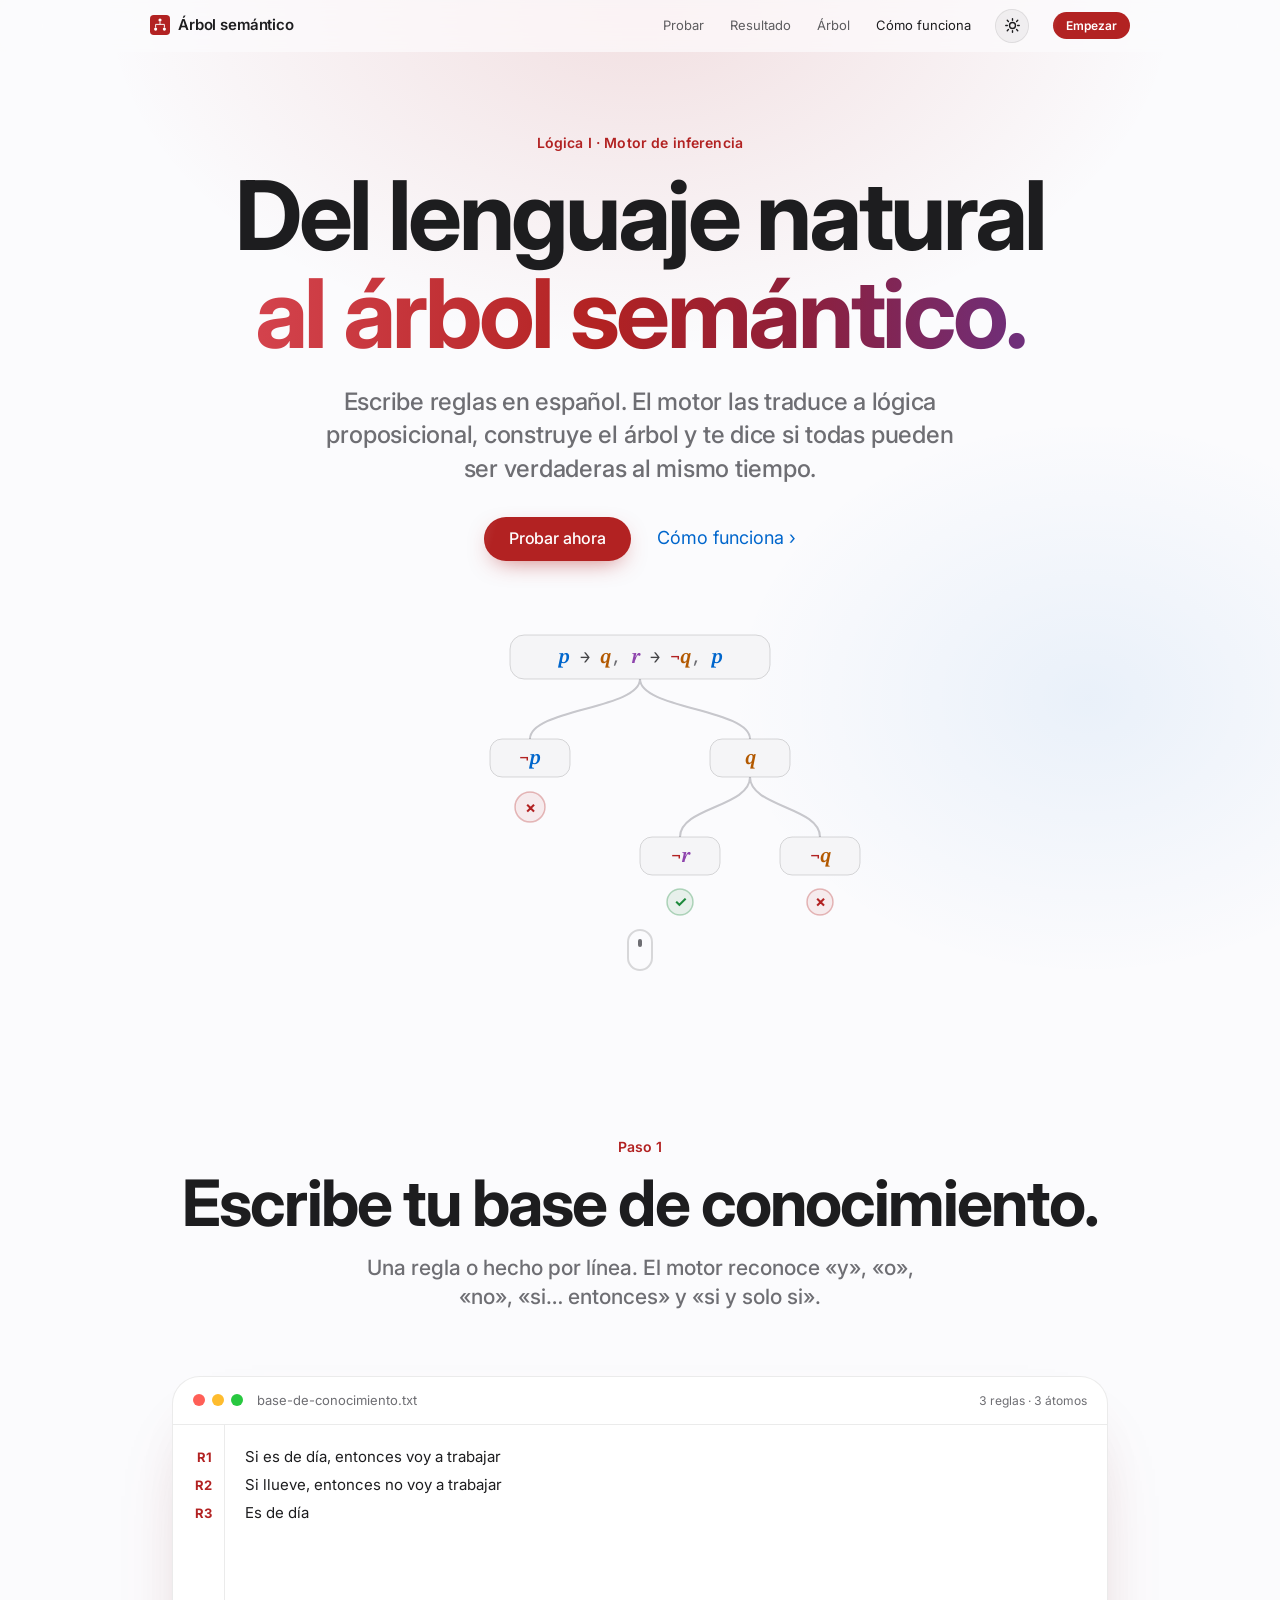
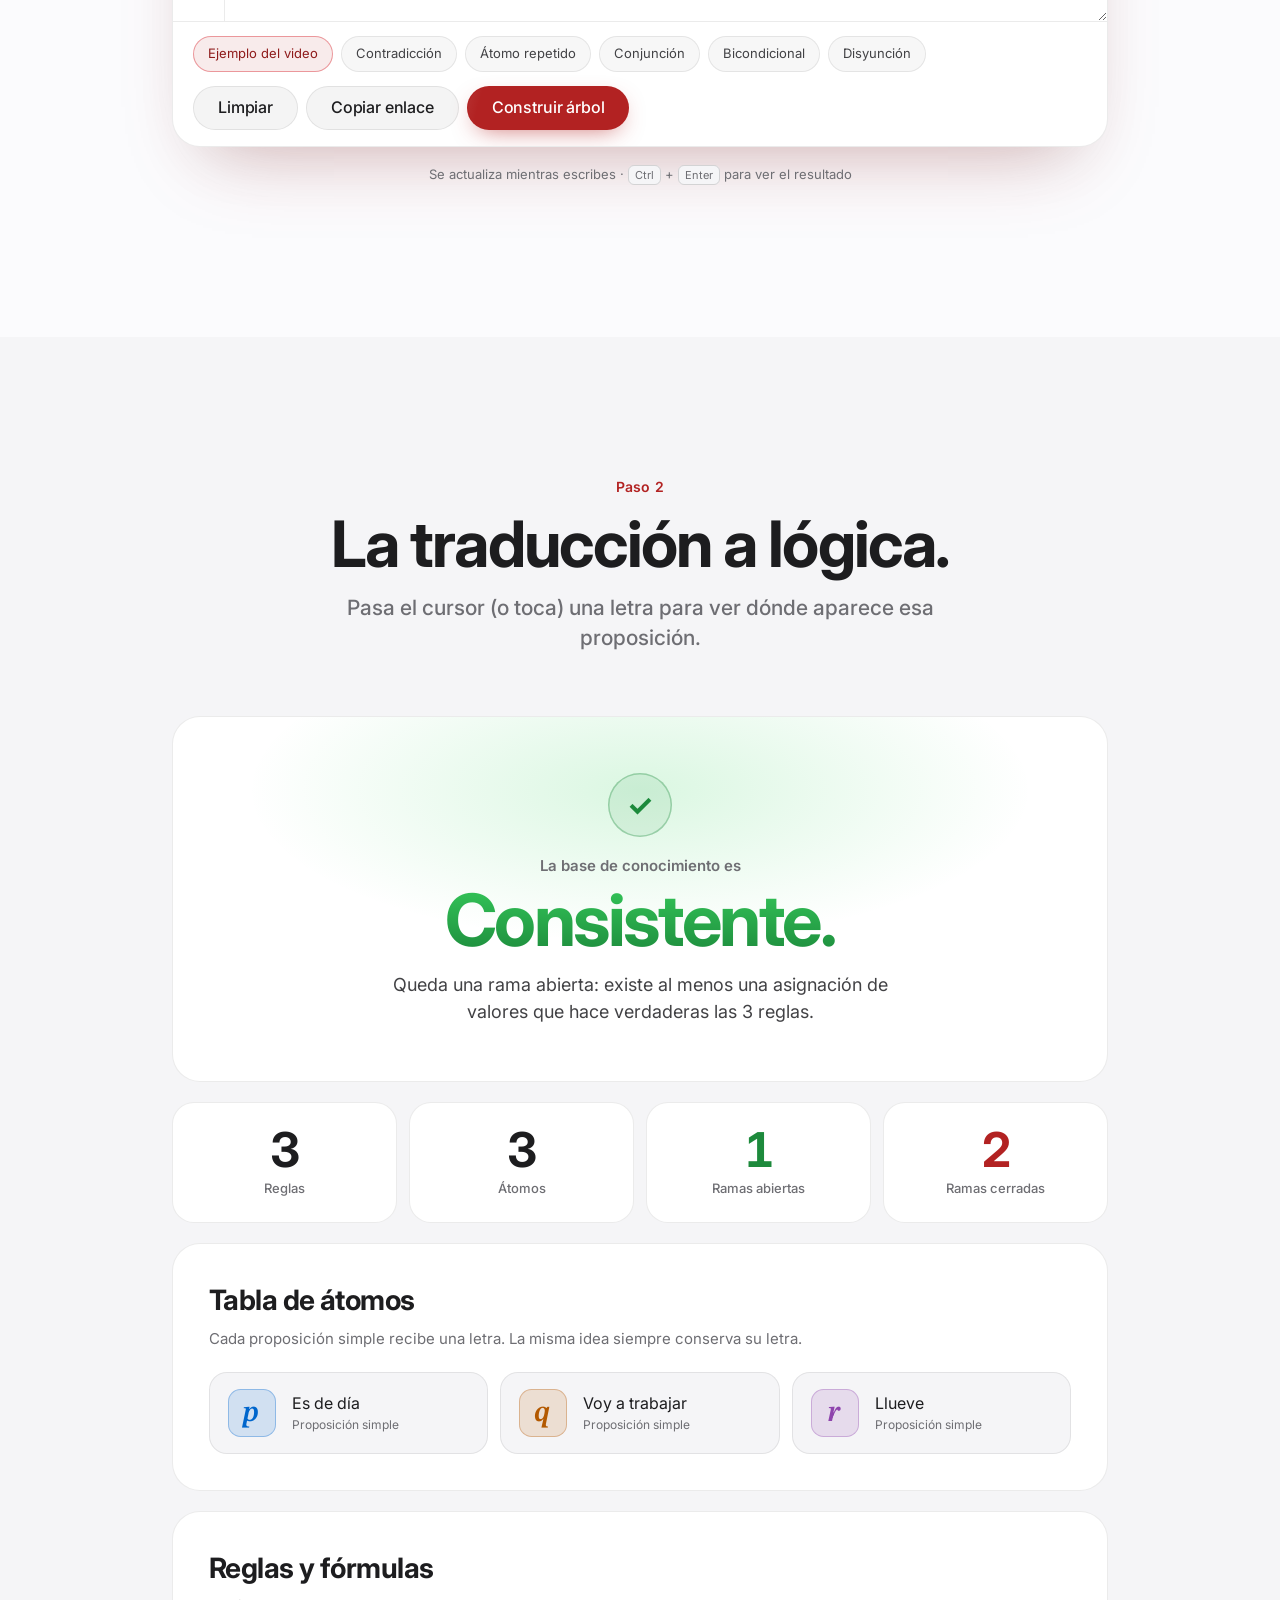
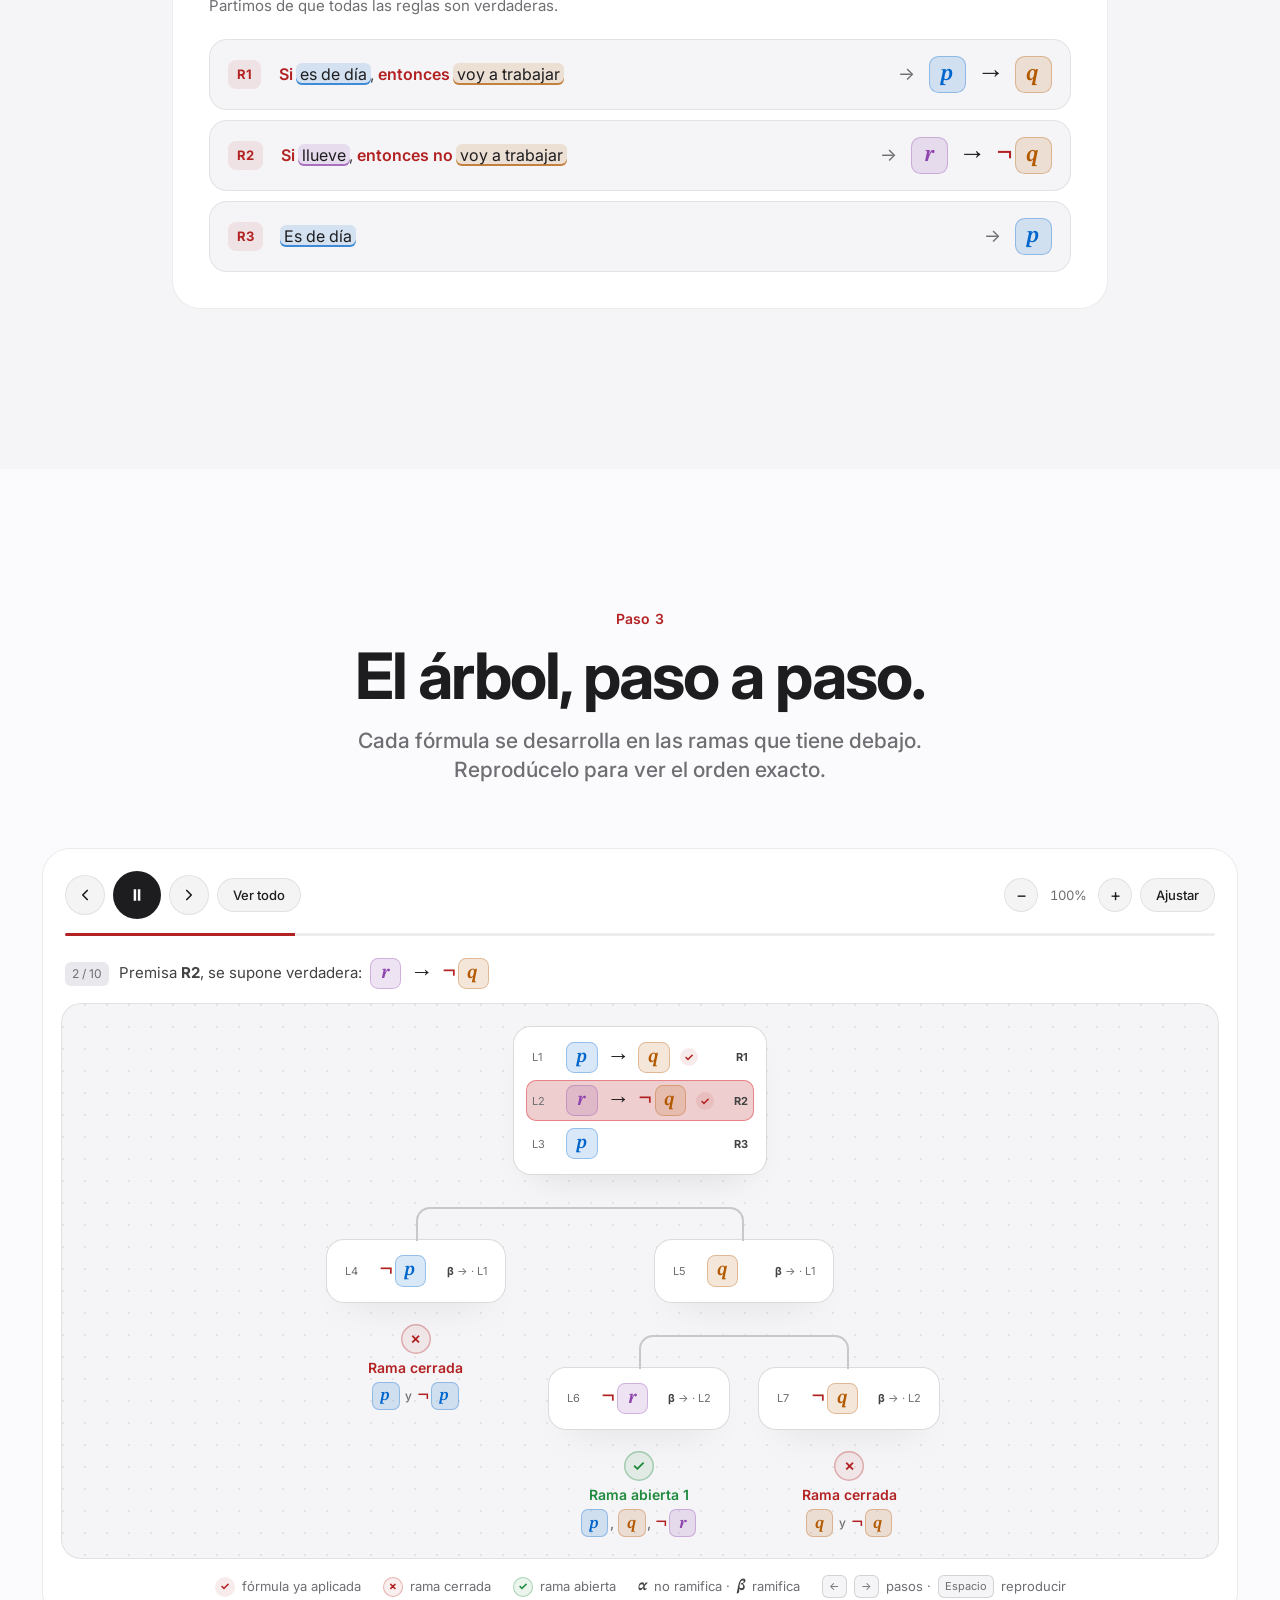
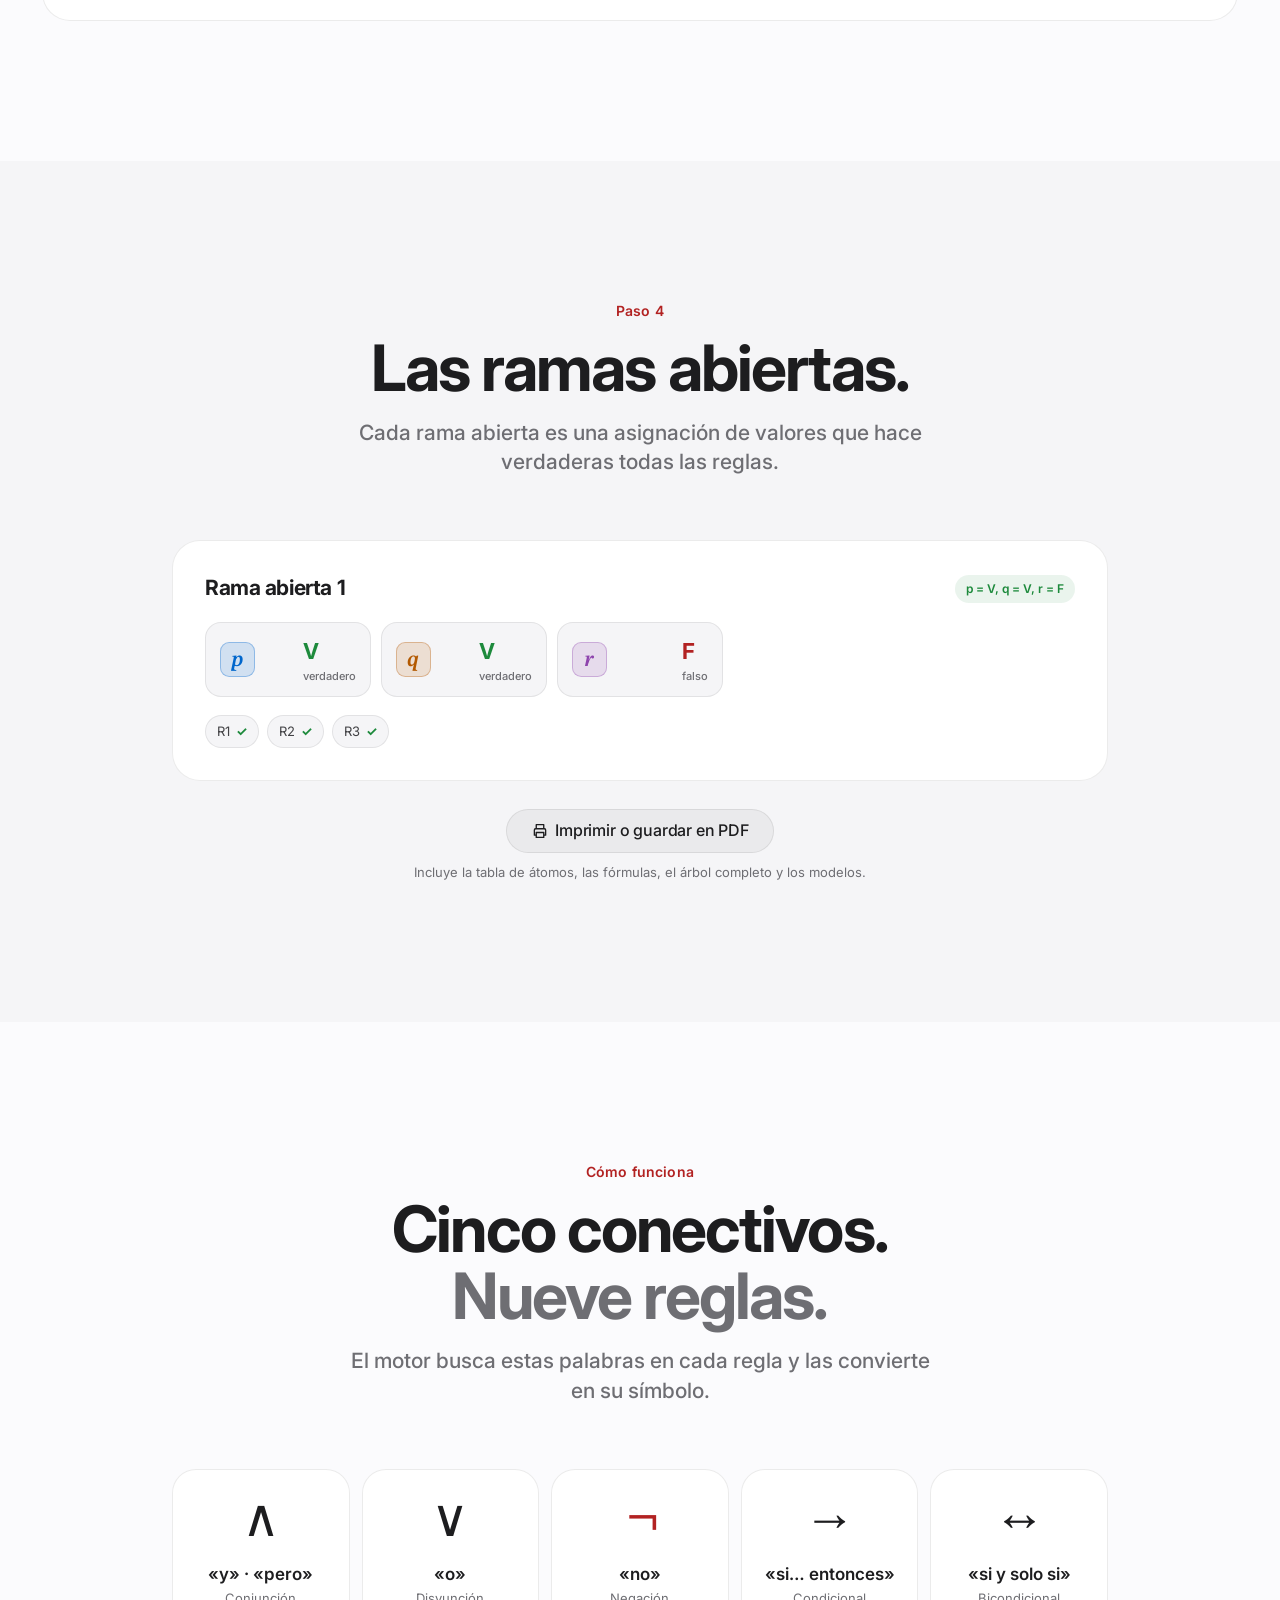
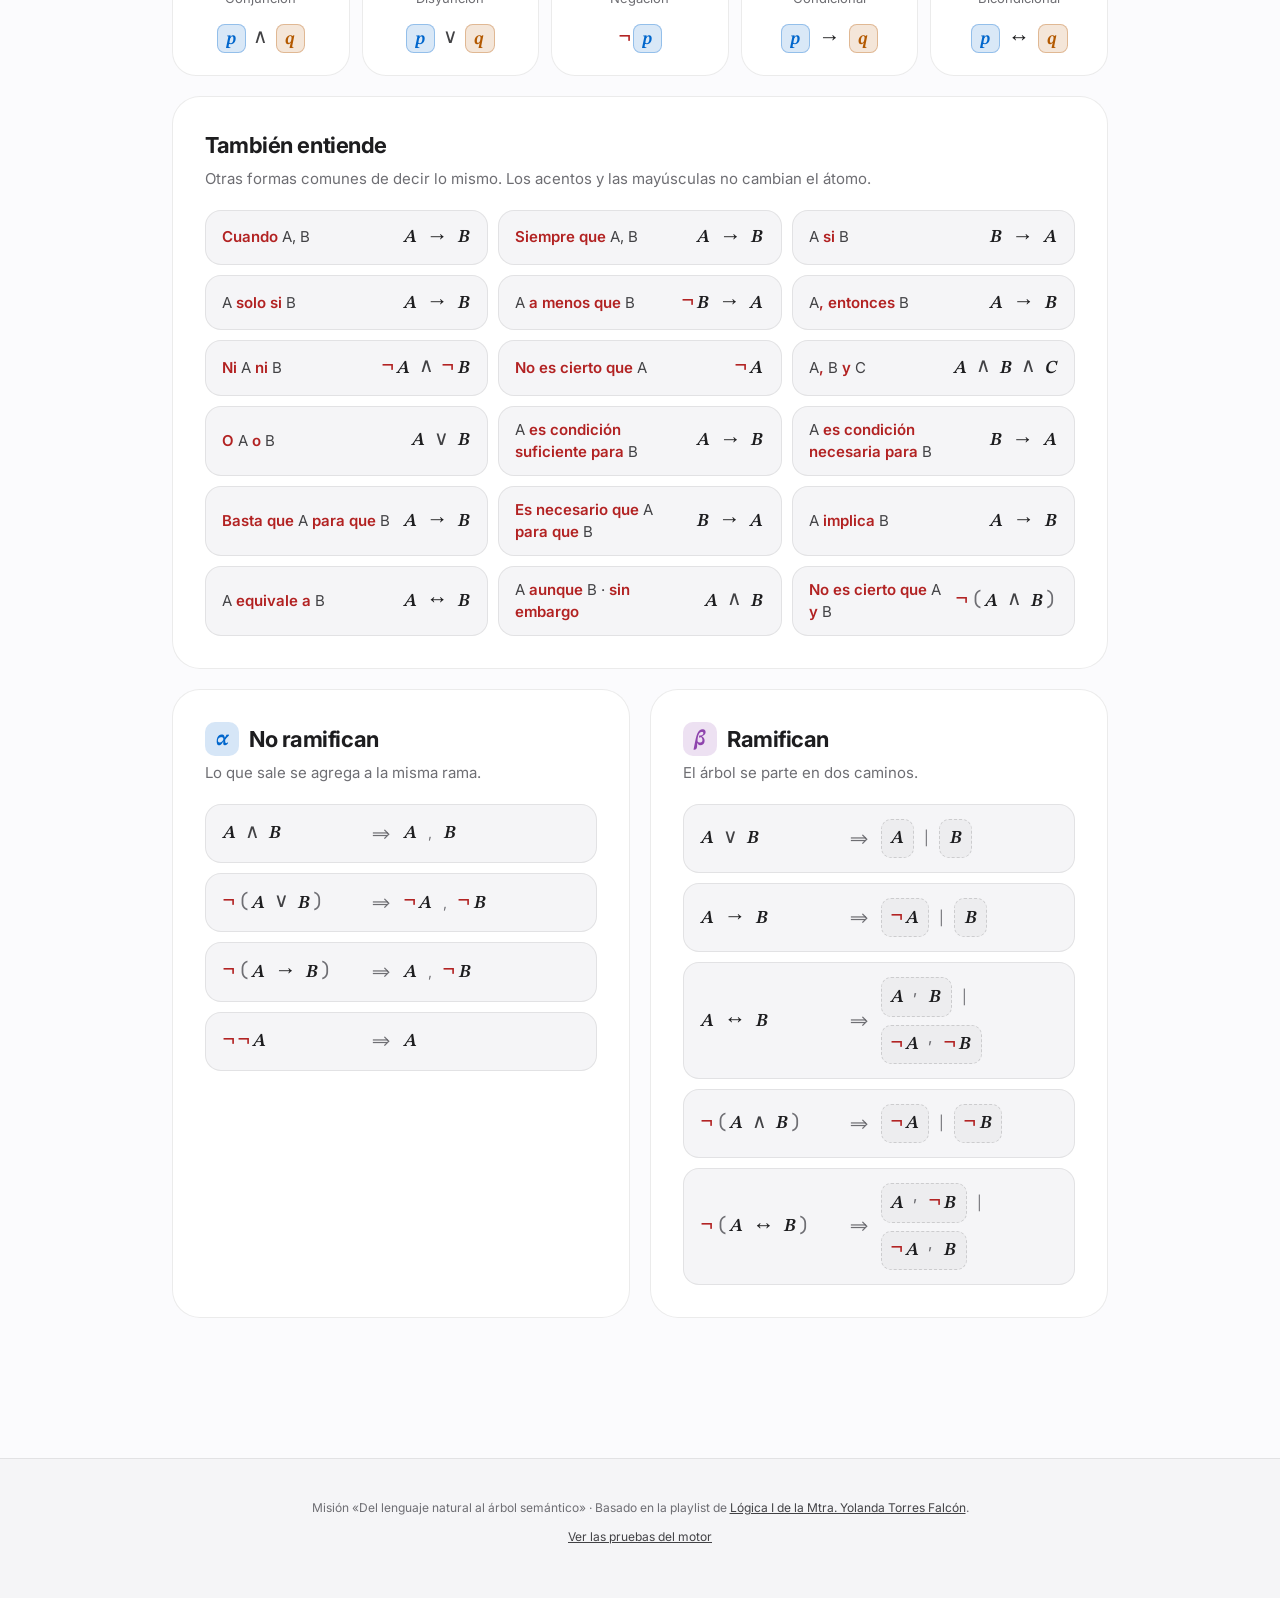
==== index.html @ e319b278 "Version 1.0" ====
<!DOCTYPE html>
<html lang="es">
<head>
  <meta charset="UTF-8">
  <meta name="viewport" content="width=device-width, initial-scale=1.0, viewport-fit=cover">
  <meta name="theme-color" content="#000000" id="themeColor">
  <meta name="color-scheme" content="dark light">
  <meta name="description" content="Escribe reglas en español y obtén sus fórmulas lógicas y el árbol semántico que decide si la base de conocimiento es consistente.">
  <!-- vista previa al compartir el enlace (WhatsApp, Classroom, etc.) -->
  <meta property="og:type" content="website">
  <meta property="og:title" content="Motor de inferencia proposicional">
  <meta property="og:description" content="Del lenguaje natural al árbol semántico: escribe reglas en español y comprueba si son consistentes.">
  <meta property="og:locale" content="es_MX">
  <title>Motor de inferencia proposicional</title>
  <link rel="icon" href="assets/favicon.svg" type="image/svg+xml">
  <link rel="preconnect" href="https://fonts.googleapis.com">
  <link rel="preconnect" href="https://fonts.gstatic.com" crossorigin>
  <!-- Fuentes: solo los pesos que se usan. Se cargan sin bloquear el primer pintado
       (media="print" -> "all" al terminar). La interfaz usa SF Pro si el dispositivo
       ya la tiene; Inter es el respaldo (ver --font en css/estilos.css).
       STIX Two Text y JetBrains Mono son de las formulas. -->
  <link rel="stylesheet" media="print" onload="this.media='all'"
        href="https://fonts.googleapis.com/css2?family=Inter:wght@400;500;600;700&family=STIX+Two+Text:ital,wght@0,500;0,600;1,600&family=JetBrains+Mono:wght@400&display=swap">
  <noscript><link rel="stylesheet" href="https://fonts.googleapis.com/css2?family=Inter:wght@400;500;600;700&family=STIX+Two+Text:ital,wght@0,500;0,600;1,600&family=JetBrains+Mono:wght@400&display=swap"></noscript>
  <link rel="stylesheet" href="css/estilos.css">
  <!-- Antes de pintar: marca que hay JS (para las animaciones de entrada) y aplica
       el tema guardado o, si no hay, el del sistema. Asi nunca se ve un destello
       del tema equivocado al cargar. -->
  <script>
    (function () {
      var d = document.documentElement, t = null;
      d.classList.add("js");
      try { t = localStorage.getItem("tema"); } catch (e) {}
      if (t !== "light" && t !== "dark") t = matchMedia("(prefers-color-scheme: light)").matches ? "light" : "dark";
      d.dataset.theme = t;
    })();
  </script>
</head>
<body>

  <a class="skip-link" href="#editor">Saltar al editor</a>

  <!-- ===== barra de navegacion fija (estilo Apple: translucida con desenfoque) ===== -->
  <nav class="nav" id="nav">
    <div class="nav-inner">
      <a href="#top" class="brand"><img src="assets/favicon.svg" alt="" width="20" height="20"><span>Árbol semántico</span></a>
      <div class="nav-links">
        <a href="#editor">Probar</a>
        <a href="#resultado">Resultado</a>
        <a href="#arbol-sec">Árbol</a>
        <a href="#como">Cómo funciona</a>
      </div>
      <button class="icon-btn sm theme-btn" id="btnTema" type="button" aria-label="Cambiar a tema claro" title="Cambiar tema">
        <svg class="i-moon" viewBox="0 0 24 24" aria-hidden="true"><path d="M20.5 14.2A8.5 8.5 0 1 1 9.8 3.5a6.8 6.8 0 0 0 10.7 10.7z"/></svg>
        <svg class="i-sun" viewBox="0 0 24 24" aria-hidden="true"><circle cx="12" cy="12" r="4.2"/><path d="M12 2.5v2.2M12 19.3v2.2M4.6 4.6l1.6 1.6M17.8 17.8l1.6 1.6M2.5 12h2.2M19.3 12h2.2M4.6 19.4l1.6-1.6M17.8 6.2l1.6-1.6"/></svg>
      </button>
      <a class="nav-cta" href="#editor">Empezar</a>
    </div>
    <div class="scroll-progress" id="scrollProgress" aria-hidden="true"></div>
  </nav>

  <!-- ===== portada ===== -->
  <header class="hero" id="top">
    <div class="hero-content" id="heroContent">
      <p class="eyebrow reveal">Lógica I · Motor de inferencia</p>
      <h1 class="hero-title reveal">Del lenguaje natural<br><span class="grad">al árbol semántico.</span></h1>
      <p class="hero-sub reveal">Escribe reglas en español. El motor las traduce a lógica proposicional, construye el árbol y te dice si todas pueden ser verdaderas al mismo tiempo.</p>
      <div class="hero-cta reveal">
        <a class="btn btn-primary" href="#editor">Probar ahora</a>
        <a class="link-more" href="#como">Cómo funciona <span aria-hidden="true">›</span></a>
      </div>
    </div>

    <!-- arbol decorativo que se "dibuja" solo al cargar -->
    <svg class="hero-tree reveal" viewBox="0 0 560 300" role="img" aria-label="Ejemplo de árbol semántico: dos ramas cerradas y una abierta">
      <g class="ht-lines">
        <path d="M280 62 C280 92 170 92 170 122" />
        <path d="M280 62 C280 92 390 92 390 122" />
        <path d="M390 160 C390 190 320 190 320 220" />
        <path d="M390 160 C390 190 460 190 460 220" />
      </g>
      <g class="ht-nodes">
        <g class="ht-node" style="--d:0s"><rect x="150" y="18" width="260" height="44" rx="14"/><text x="280" y="46"><tspan class="a0">p</tspan> → <tspan class="a1">q</tspan><tspan class="sep">,</tspan> <tspan class="a2">r</tspan> → <tspan class="neg">¬</tspan><tspan class="a1">q</tspan><tspan class="sep">,</tspan> <tspan class="a0">p</tspan></text></g>
        <g class="ht-node" style="--d:.9s"><rect x="130" y="122" width="80" height="38" rx="12"/><text x="170" y="147"><tspan class="neg">¬</tspan><tspan class="a0">p</tspan></text></g>
        <g class="ht-node" style="--d:.9s"><rect x="350" y="122" width="80" height="38" rx="12"/><text x="390" y="147"><tspan class="a1">q</tspan></text></g>
        <g class="ht-node" style="--d:1.8s"><rect x="280" y="220" width="80" height="38" rx="12"/><text x="320" y="245"><tspan class="neg">¬</tspan><tspan class="a2">r</tspan></text></g>
        <g class="ht-node" style="--d:1.8s"><rect x="420" y="220" width="80" height="38" rx="12"/><text x="460" y="245"><tspan class="neg">¬</tspan><tspan class="a1">q</tspan></text></g>
        <g class="ht-mark bad" style="--d:1.3s"><circle cx="170" cy="190" r="15"/><text x="170" y="196">✗</text></g>
        <g class="ht-mark good" style="--d:2.3s"><circle cx="320" cy="285" r="13"/><text x="320" y="290">✓</text></g>
        <g class="ht-mark bad" style="--d:2.3s"><circle cx="460" cy="285" r="13"/><text x="460" y="290">✗</text></g>
      </g>
    </svg>

    <a class="scroll-cue" href="#editor" aria-label="Bajar al editor"><span></span></a>
  </header>

  <main>

    <!-- ===== Paso 1: entrada (Piezas 1 y 2) ===== -->
    <section class="section" id="editor">
      <div class="container">
        <div class="section-head reveal">
          <p class="eyebrow">Paso 1</p>
          <h2 class="section-title">Escribe tu base de conocimiento.</h2>
          <p class="section-sub">Una regla o hecho por línea. El motor reconoce «y», «o», «no», «si… entonces» y «si y solo si».</p>
        </div>

        <div class="editor-card reveal">
          <div class="editor-top">
            <span class="dots" aria-hidden="true"><i></i><i></i><i></i></span>
            <span class="editor-title">base-de-conocimiento.txt</span>
            <span class="editor-meta" id="editorMeta"></span>
          </div>
          <div class="editor-body">
            <div class="gutter" id="gutter" aria-hidden="true"></div>
            <textarea id="entrada" spellcheck="false" wrap="off" aria-label="Base de conocimiento, una regla por línea" aria-describedby="avisos" placeholder="Si llueve, entonces no salgo&#10;Llueve"></textarea>
          </div>
          <!-- avisos de reglas que probablemente no se escribieron como se queria -->
          <div class="warnings" id="avisos" aria-live="polite" hidden></div>
          <div class="editor-bottom">
            <div class="chips" id="ejemplos" aria-label="Ejemplos"></div>
            <div class="actions">
              <button class="btn btn-ghost" id="btnLimpiar" type="button">Limpiar</button>
              <button class="btn btn-ghost" id="btnCompartir" type="button">Copiar enlace</button>
              <button class="btn btn-primary" id="btnAnalizar" type="button">Construir árbol</button>
            </div>
          </div>
        </div>
        <p class="kbd-hint reveal">Se actualiza mientras escribes · <kbd>Ctrl</kbd> + <kbd>Enter</kbd> para ver el resultado</p>
      </div>
    </section>

    <!-- ===== Paso 2: resultado (Pieza 4) ===== -->
    <section class="section section-alt" id="resultado">
      <div class="container">
        <div class="section-head reveal">
          <p class="eyebrow">Paso 2</p>
          <h2 class="section-title">La traducción a lógica.</h2>
          <p class="section-sub">Pasa el cursor (o toca) una letra para ver dónde aparece esa proposición.</p>
        </div>

        <p id="vacio" class="empty" hidden></p>

        <div id="resultados">
          <div class="verdict reveal" id="veredicto" aria-live="polite"></div>
          <div class="stats reveal" id="stats"></div>

          <div class="card reveal">
            <div class="card-head">
              <h3 class="card-title">Tabla de átomos</h3>
              <p class="card-sub">Cada proposición simple recibe una letra. La misma idea siempre conserva su letra.</p>
            </div>
            <div class="atoms" id="tbodyAtomos"></div>
          </div>

          <div class="card reveal">
            <div class="card-head">
              <h3 class="card-title">Reglas y fórmulas</h3>
              <p class="card-sub">Partimos de que todas las reglas son verdaderas.</p>
            </div>
            <div class="rules" id="listaReglas"></div>
          </div>
        </div>
      </div>
    </section>

    <!-- ===== Paso 3: arbol semantico (Pieza 3) ===== -->
    <section class="section" id="arbol-sec">
      <div class="container wide">
        <div class="section-head reveal">
          <p class="eyebrow">Paso 3</p>
          <h2 class="section-title">El árbol, paso a paso.</h2>
          <p class="section-sub">Cada fórmula se desarrolla en las ramas que tiene debajo. Reprodúcelo para ver el orden exacto.</p>
        </div>

        <div class="tree-card reveal">
          <div class="tree-toolbar">
            <div class="player" role="group" aria-label="Reproducción">
              <button class="icon-btn" id="btnPrev" type="button" aria-label="Paso anterior">
                <svg viewBox="0 0 24 24"><path d="M15 6l-6 6 6 6"/></svg>
              </button>
              <button class="icon-btn play" id="btnPlay" type="button" aria-label="Reproducir">
                <svg class="i-play" viewBox="0 0 24 24"><path d="M8 5.5v13l11-6.5z"/></svg>
                <svg class="i-pause" viewBox="0 0 24 24"><path d="M8 5h3v14H8zM13 5h3v14h-3z"/></svg>
              </button>
              <button class="icon-btn" id="btnNext" type="button" aria-label="Paso siguiente">
                <svg viewBox="0 0 24 24"><path d="M9 6l6 6-6 6"/></svg>
              </button>
              <button class="pill-btn" id="btnTodo" type="button">Ver todo</button>
            </div>
            <div class="zoom" role="group" aria-label="Zoom">
              <button class="icon-btn sm" id="btnZoomOut" type="button" aria-label="Alejar">−</button>
              <span id="zoomVal">100%</span>
              <button class="icon-btn sm" id="btnZoomIn" type="button" aria-label="Acercar">+</button>
              <button class="pill-btn" id="btnAjustar" type="button">Ajustar</button>
            </div>
          </div>
          <div class="progress"><div class="progress-bar" id="progressBar"></div></div>
          <p class="step-caption" id="stepCaption" aria-live="polite"></p>

          <div class="tree-scroll" id="treeScroll">
            <ul class="tree" id="arbol"></ul>
          </div>

          <div class="legend">
            <span><i class="lg-check">✓</i> fórmula ya aplicada</span>
            <span><i class="lg-bad">✗</i> rama cerrada</span>
            <span><i class="lg-good">✓</i> rama abierta</span>
            <span><b>α</b> no ramifica · <b>β</b> ramifica</span>
            <span class="legend-keys"><kbd>←</kbd> <kbd>→</kbd> pasos · <kbd>Espacio</kbd> reproducir</span>
          </div>
        </div>
      </div>
    </section>

    <!-- ===== Paso 4: modelos ===== -->
    <section class="section section-alt" id="modelos-sec">
      <div class="container">
        <div class="section-head reveal">
          <p class="eyebrow">Paso 4</p>
          <h2 class="section-title">Las ramas abiertas.</h2>
          <p class="section-sub">Cada rama abierta es una asignación de valores que hace verdaderas todas las reglas.</p>
        </div>
        <div id="modelos" class="models reveal"></div>
        <div class="export reveal">
          <button class="btn btn-ghost" id="btnImprimir" type="button">
            <svg viewBox="0 0 24 24" aria-hidden="true"><path d="M7 9V3.5h10V9M7 17.5H4.5v-7A1.5 1.5 0 0 1 6 9h12a1.5 1.5 0 0 1 1.5 1.5v7H17M7 14h10v6.5H7z"/></svg>
            Imprimir o guardar en PDF
          </button>
          <p>Incluye la tabla de átomos, las fórmulas, el árbol completo y los modelos.</p>
        </div>
      </div>
    </section>

    <!-- ===== como funciona: conectivos y reglas de expansion ===== -->
    <section class="section" id="como">
      <div class="container">
        <div class="section-head reveal">
          <p class="eyebrow">Cómo funciona</p>
          <h2 class="section-title">Cinco conectivos.<br><span class="muted">Nueve reglas.</span></h2>
          <p class="section-sub">El motor busca estas palabras en cada regla y las convierte en su símbolo.</p>
        </div>
        <div class="connectives" id="conectivos"></div>

        <div class="ref-group also reveal">
          <h3 class="ref-title">También entiende</h3>
          <p class="ref-sub">Otras formas comunes de decir lo mismo. Los acentos y las mayúsculas no cambian el átomo.</p>
          <div class="also-grid" id="tambien"></div>
        </div>

        <div class="rules-ref">
          <div class="ref-group reveal">
            <h3 class="ref-title"><span class="ref-badge alpha">α</span> No ramifican</h3>
            <p class="ref-sub">Lo que sale se agrega a la misma rama.</p>
            <div class="ref-grid" id="refAlpha"></div>
          </div>
          <div class="ref-group reveal">
            <h3 class="ref-title"><span class="ref-badge beta">β</span> Ramifican</h3>
            <p class="ref-sub">El árbol se parte en dos caminos.</p>
            <div class="ref-grid" id="refBeta"></div>
          </div>
        </div>
      </div>
    </section>

  </main>

  <footer class="footer">
    <div class="container">
      <p>Misión «Del lenguaje natural al árbol semántico» · Basado en la playlist de
        <a href="https://www.youtube.com/watch?v=n_kJVVfACfQ&amp;list=PLsA8MQOz_v_dYuKqYemSOxi9yv750J2ku" target="_blank" rel="noopener">Lógica I de la Mtra. Yolanda Torres Falcón</a>.</p>
      <p><a href="tests/pruebas.html">Ver las pruebas del motor</a></p>
    </div>
  </footer>

  <div class="toast" id="toast" role="status"></div>

  <!-- motor.js: logica pura (Piezas 1, 2, 3). interfaz.js: conecta con la pantalla (Pieza 4) -->
  <script src="js/motor.js" defer></script>
  <script src="js/interfaz.js" defer></script>
</body>
</html>
---- css/estilos.css ----
/* =====================================================================
   estilos.css — Pieza 4 (parte visual)
   Inspiracion: paginas de producto de Apple. Fondo negro, titulares
   enormes y apretados, mucho aire, tarjetas grises redondeadas, barra
   translucida con desenfoque y animaciones suaves al hacer scroll.
   Paleta: carmesi (#B22222) y negro. Verde y carmesi quedan reservados
   para "rama abierta" / "rama cerrada". Cada atomo recibe un color
   propio de la paleta de sistema de Apple para que se pueda seguir con
   la vista en la tabla, las formulas y el arbol.
   Tipografia: UNA sola fuente para toda la interfaz (--font). Para
   cambiarla basta con editar --font aqui y el <link> de Google Fonts en
   index.html. Las formulas usan sus propias fuentes (--font-math para
   letras y operadores, --font-formula para parentesis) y no dependen
   de --font.
   ===================================================================== */

:root{
  color-scheme: dark;

  --bg:#000;
  --bg-alt:#0b0b0d;
  --surface:#161617;
  --surface-2:#1d1d1f;
  --surface-3:#2a2a2d;
  --border:rgba(255,255,255,.08);
  --border-strong:rgba(255,255,255,.16);
  --line:#3a3a3e;          /* lineas del arbol */
  --fg:#f5f5f7;
  --fg-2:#c7c7cc;
  --fg-muted:#86868b;

  --accent:#e0525a;        /* carmesi claro: texto de acento sobre negro (legible), negacion */
  --accent-strong:#b22222; /* carmesi (firebrick): fondo de botones, barras, chips activos */
  --accent-hover:#c62a2a;
  --accent-soft:rgba(178,34,34,.22);

  --good:#30d158;
  --good-soft:rgba(48,209,88,.12);
  --good-border:rgba(48,209,88,.35);
  --bad:#e0525a;
  --bad-soft:rgba(178,34,34,.2);
  --bad-border:rgba(224,82,90,.42);

  /* colores de atomos (sistema de Apple, sin verde ni rojo) */
  --a0:#0a84ff; --a1:#ff9f0a; --a2:#bf5af2; --a3:#64d2ff;
  --a4:#ffd60a; --a5:#ac8e68; --a6:#5e5ce6; --a7:#66d4cf;

  /* capas translucidas, sombras y detalles que cambian con el tema */
  --tint-1:rgba(255,255,255,.04);
  --tint-2:rgba(255,255,255,.07);
  --tint-3:rgba(255,255,255,.1);
  --hover-border:rgba(255,255,255,.24);
  --ring-n:rgba(255,255,255,.035);
  --glow-n:rgba(255,255,255,.12);
  --shine-n:rgba(255,255,255,.13);
  --nav-bg:rgba(0,0,0,.6);
  --nav-bg-2:rgba(22,22,23,.72);
  --node-bg:rgba(29,29,31,.92);
  --toast-bg:rgba(40,40,42,.88);
  --shadow-deep:rgba(0,0,0,.85);
  --dot:rgba(255,255,255,.06);
  --placeholder:#55555a;
  --link:#2997ff;
  --play-hover:#fff;
  --chip-on-fg:#fff;
  --hero-glow:rgba(178,34,34,.3);
  --hero-glow-2:rgba(10,132,255,.10);
  --grad:linear-gradient(92deg, #f0757a 0%, #d63a44 38%, #b22222 62%, #8e3a8c 100%);
  --v-ok-top:#7dffa0;
  --v-bad-top:#f4a5a9;

  /* fuente de la interfaz: SF Pro si el dispositivo ya la tiene (Mac, iPhone,
     iPad, o quien la haya instalado); si no, Inter (de Google Fonts), que es
     muy parecida. No se suben los archivos de SF Pro: pesan ~2 MB cada uno y
     su licencia no permite publicarlos en un sitio web.
     -apple-system elige solo entre SF Pro Text y Display segun el tamaño;
     los nombres "SF Pro ..." cubren a quien la instalo en Windows. */
  --font: -apple-system, BlinkMacSystemFont, "SF Pro Text", "SF Pro Display", "Inter", system-ui, "Segoe UI", sans-serif;
  --font-display: -apple-system, BlinkMacSystemFont, "SF Pro Display", "SF Pro Text", "Inter", system-ui, "Segoe UI", sans-serif;
  /* fuentes de las formulas: no se tocan al cambiar la de la interfaz */
  --font-math: "STIX Two Text", "Cambria Math", "Times New Roman", serif;
  --font-formula: "JetBrains Mono", "SF Mono", ui-monospace, Consolas, monospace;

  --ease: cubic-bezier(.22,.8,.2,1);
  --ease-spring: cubic-bezier(.34,1.56,.64,1);
  --radius: 28px;
  --nav-h: 52px;
}

/* ---------- tema claro ----------
   Se activa con <html data-theme="light">. El script del <head> lo pone
   antes de pintar (preferencia guardada o la del sistema), asi no hay
   destello de tema equivocado al cargar. Los colores de atomos usan las
   variantes oscuras de la paleta de Apple para que se lean sobre blanco. */
:root[data-theme="light"]{
  color-scheme: light;

  --bg:#fbfbfd;
  --bg-alt:#f5f5f7;
  --surface:#ffffff;
  --surface-2:#f5f5f7;
  --surface-3:#e8e8ed;
  --border:rgba(0,0,0,.08);
  --border-strong:rgba(0,0,0,.14);
  --line:#c7c7cc;
  --fg:#1d1d1f;
  --fg-2:#424245;
  --fg-muted:#6e6e73;

  --accent:#b22222;
  --accent-strong:#b22222;
  --accent-hover:#9c1d1d;
  --accent-soft:rgba(178,34,34,.09);

  --good:#1d8a3c;
  --good-soft:rgba(29,138,60,.09);
  --good-border:rgba(29,138,60,.32);
  --bad:#b22222;
  --bad-soft:rgba(178,34,34,.07);
  --bad-border:rgba(178,34,34,.3);

  --a0:#0066cc; --a1:#b35900; --a2:#8e44ad; --a3:#0077a3;
  --a4:#8a6a00; --a5:#7d5f3c; --a6:#4b47c4; --a7:#0f7f78;

  --tint-1:rgba(0,0,0,.03);
  --tint-2:rgba(0,0,0,.045);
  --tint-3:rgba(0,0,0,.07);
  --hover-border:rgba(0,0,0,.2);
  --ring-n:rgba(0,0,0,.035);
  --glow-n:rgba(0,0,0,.1);
  --shine-n:rgba(0,0,0,.06);
  --nav-bg:rgba(251,251,253,.72);
  --nav-bg-2:rgba(255,255,255,.82);
  --node-bg:rgba(255,255,255,.97);
  --toast-bg:rgba(255,255,255,.9);
  --shadow-deep:rgba(0,0,0,.14);
  --dot:rgba(0,0,0,.07);
  --placeholder:#a1a1a6;
  --link:#0066cc;
  --play-hover:#000;
  --chip-on-fg:#8f1b1b;
  --hero-glow:rgba(178,34,34,.13);
  --hero-glow-2:rgba(0,102,204,.07);
  --grad:linear-gradient(92deg, #d4434d 0%, #b22222 45%, #8e1f3a 70%, #6e2f7c 100%);
  --v-ok-top:#34c759;
  --v-bad-top:#d9535b;
}

/* el cambio de tema se anima como un circulo que se expande desde el boton
   (View Transitions; si el navegador no lo soporta, el cambio es directo) */
::view-transition-old(root), ::view-transition-new(root){ animation: none; mix-blend-mode: normal; }
::view-transition-new(root){ animation: theme-reveal .6s var(--ease); }
@keyframes theme-reveal{
  from{ clip-path: circle(0 at var(--tx, 50%) var(--ty, 0)); }
  to{ clip-path: circle(var(--tr, 150vmax) at var(--tx, 50%) var(--ty, 0)); }
}

/* boton de tema (en la barra; usa el estilo de .icon-btn y solo cambia el icono) */
.theme-btn{ flex: none; }
.icon-btn.theme-btn svg{ width: 17px; height: 17px; grid-area: 1 / 1; fill: none; stroke: currentColor; stroke-width: 2; stroke-linecap: round; stroke-linejoin: round;
  transition: transform .6s var(--ease-spring), opacity .35s var(--ease); }
.theme-btn .i-sun{ opacity: 0; transform: rotate(-90deg) scale(.5); }
:root[data-theme="light"] .theme-btn .i-sun{ opacity: 1; transform: none; }
:root[data-theme="light"] .theme-btn .i-moon{ opacity: 0; transform: rotate(90deg) scale(.5); }

*{ box-sizing: border-box; }
html{ scroll-behavior: smooth; scroll-padding-top: calc(var(--nav-h) + 12px); -webkit-text-size-adjust: 100%; }
body{
  margin: 0; background: var(--bg); color: var(--fg);
  font-family: var(--font); font-size: 17px; line-height: 1.47;
  -webkit-font-smoothing: antialiased; -moz-osx-font-smoothing: grayscale;
  overflow-x: hidden;
}
a{ color: inherit; }
button{ font: inherit; color: inherit; }
h1,h2,h3{ margin: 0; font-family: var(--font-display); }
.v-title, .stat b{ font-family: var(--font-display); }
::selection{ background: rgba(178,34,34,.35); }

.container{ max-width: 980px; margin: 0 auto; padding: 0 22px; }
.container.wide{ max-width: 1240px; }
.muted{ color: var(--fg-muted); }

/* ---------- animacion de entrada al hacer scroll ---------- */
.js .reveal{
  opacity: 0; transform: translateY(36px) scale(.985);
  transition: opacity 1s var(--ease), transform 1.1s var(--ease);
  transition-delay: var(--rd, 0s);
}
.js .reveal.in{ opacity: 1; transform: none; }

/* ---------- barra de navegacion ---------- */
.nav{
  position: fixed; inset: 0 0 auto 0; z-index: 50; height: var(--nav-h);
  background: var(--nav-bg);
  -webkit-backdrop-filter: saturate(180%) blur(20px); backdrop-filter: saturate(180%) blur(20px);
  border-bottom: 1px solid transparent; transition: border-color .3s, background .3s;
}
.nav.scrolled{ border-bottom-color: var(--border); background: var(--nav-bg-2); }
.nav-inner{
  max-width: 1024px; height: 100%; margin: 0 auto; padding: 0 22px;
  display: flex; align-items: center; gap: 24px;
}
.brand{ display: flex; align-items: center; gap: 8px; text-decoration: none; font-weight: 600; font-size: 15px; letter-spacing: -.01em; white-space: nowrap; }
.nav-links{ display: flex; gap: 26px; margin-left: auto; }
.nav-links a{ font-size: 13px; color: var(--fg-2); text-decoration: none; opacity: .85; transition: opacity .2s, color .2s; white-space: nowrap; }
.nav-links a:hover, .nav-links a.active{ opacity: 1; color: var(--fg); }
.nav-cta{
  font-size: 12px; font-weight: 600; text-decoration: none; padding: 5px 13px; border-radius: 980px;
  background: var(--accent-strong); color: #fff; transition: filter .2s, transform .2s var(--ease-spring);
}
@media (hover: hover){ .nav-cta:hover{ background: var(--accent-hover); transform: scale(1.05); } }
.nav-cta:active{ transform: scale(.94); }

/* ---------- portada ---------- */
.hero{
  position: relative; min-height: 100svh; padding: calc(var(--nav-h) + 9vh) 22px 80px;
  display: flex; flex-direction: column; align-items: center; text-align: center; overflow: hidden;
  background:
    radial-gradient(60% 50% at 50% 0%, var(--hero-glow), transparent 70%),
    radial-gradient(40% 40% at 85% 70%, var(--hero-glow-2), transparent 70%),
    var(--bg);
}
.hero-content{ will-change: transform, opacity; }
.eyebrow{
  margin: 0 0 12px; font-size: 14px; font-weight: 600; letter-spacing: .01em; color: var(--accent);
}
.hero-title{
  font-size: clamp(44px, 8.4vw, 96px); font-weight: 700; line-height: 1.03; letter-spacing: -.035em;
}
.grad{
  background: var(--grad);
  -webkit-background-clip: text; background-clip: text; color: transparent;

}
.hero-sub{
  margin: 22px auto 0; max-width: 640px; font-size: clamp(18px, 2.2vw, 24px); line-height: 1.38;
  color: var(--fg-muted); font-weight: 500; letter-spacing: -.01em;
}
.hero-sub, .hero-cta{ --rd: .12s; }
.hero-cta{ margin-top: 32px; display: flex; gap: 26px; align-items: center; justify-content: center; flex-wrap: wrap; }
.hero .hero-title{ --rd: .06s; }

.link-more{ color: var(--link); text-decoration: none; font-size: 18px; }
.link-more:hover{ text-decoration: underline; }

/* arbol decorativo */
.hero-tree{ --rd: .25s; width: min(560px, 100%); margin-top: 56px; overflow: visible; }
.hero-tree .ht-lines path{
  fill: none; stroke: var(--line); stroke-width: 2; stroke-linecap: round;
  stroke-dasharray: 200; stroke-dashoffset: 200;
}
.hero-tree.in .ht-lines path{ animation: draw 1s var(--ease) forwards; }
.hero-tree.in .ht-lines path:nth-child(1), .hero-tree.in .ht-lines path:nth-child(2){ animation-delay: .5s; }
.hero-tree.in .ht-lines path:nth-child(3), .hero-tree.in .ht-lines path:nth-child(4){ animation-delay: 1.4s; }
@keyframes draw{ to{ stroke-dashoffset: 0; } }
.ht-node, .ht-mark{ opacity: 0; transform-box: fill-box; transform-origin: center; transform: scale(.8); }
.hero-tree.in .ht-node, .hero-tree.in .ht-mark{ animation: pop .7s var(--ease-spring) forwards; animation-delay: var(--d); }
@keyframes pop{ to{ opacity: 1; transform: none; } }
.ht-node rect{ fill: var(--surface-2); stroke: var(--border-strong); }
.ht-node text{ fill: var(--fg-2); font-family: var(--font-formula); font-size: 17px; text-anchor: middle; }
.ht-node tspan.a0{ fill: var(--a0); } .ht-node tspan.a1{ fill: var(--a1); } .ht-node tspan.a2{ fill: var(--a2); }
.ht-node tspan[class^="a"]{ font-family: var(--font-math); font-style: italic; font-size: 21px; font-weight: 600; }
.ht-node tspan.neg{ fill: var(--accent); }
.ht-node tspan.sep{ fill: var(--fg-muted); }
.ht-mark circle{ stroke-width: 1.5; }
.ht-mark text{ font-size: 15px; font-weight: 700; text-anchor: middle; }
.ht-mark.bad circle{ fill: var(--bad-soft); stroke: var(--bad-border); } .ht-mark.bad text{ fill: var(--bad); }
.ht-mark.good circle{ fill: var(--good-soft); stroke: var(--good-border); } .ht-mark.good text{ fill: var(--good); }

.scroll-cue{ position: absolute; bottom: 26px; left: 50%; translate: -50% 0; width: 26px; height: 42px; border: 2px solid var(--border-strong); border-radius: 14px; }
.scroll-cue span{ position: absolute; left: 50%; top: 8px; width: 4px; height: 8px; margin-left: -2px; border-radius: 2px; background: var(--fg-muted); animation: cue 1.8s var(--ease) infinite; }
@keyframes cue{ 0%{ opacity: 0; transform: translateY(0); } 30%{ opacity: 1; } 100%{ opacity: 0; transform: translateY(14px); } }

/* ---------- botones ---------- */
/* Todos los botones comparten la misma respuesta: crecen un poco al pasar
   el cursor, se hunden al presionar y sueltan una "onda" desde el punto
   donde se toco (la crea interfaz.js). El tamaño se adapta con clamp()
   y nunca baja de 44px de alto, el minimo comodo para un dedo. */
.btn, .chip, .pill-btn, .icon-btn, .nav-cta{
  position: relative; overflow: hidden; isolation: isolate;
  -webkit-tap-highlight-color: transparent; touch-action: manipulation; user-select: none;
}
.btn{
  display: inline-flex; align-items: center; justify-content: center; gap: 6px;
  border: 1px solid transparent; border-radius: 980px;
  min-height: 44px; padding: 0 clamp(18px, 3vw, 24px);
  font-size: clamp(14px, 1.6vw, 16px); font-weight: 500; letter-spacing: -.01em; text-decoration: none; cursor: pointer;
  transition: transform .35s var(--ease-spring), background .2s, border-color .2s, box-shadow .3s var(--ease);
}
.btn:active, .chip:active, .pill-btn:active{ transform: scale(.95); transition-duration: .1s; }
.btn:focus-visible, .icon-btn:focus-visible, .pill-btn:focus-visible, .chip:focus-visible{ outline: 3px solid rgba(41,151,255,.7); outline-offset: 2px; }
.btn-primary{ background: var(--accent-strong); color: #fff; box-shadow: 0 8px 24px -10px rgba(178,34,34,.7); }
.btn-ghost{ background: var(--tint-2); color: var(--fg); border-color: var(--border); }
.btn.done{ background: var(--good-soft); border-color: var(--good-border); color: var(--good); }

/* el hover (luz + resplandor) esta al final, en "iluminacion al pasar el cursor" */

/* onda al tocar */
.ripple{
  position: absolute; z-index: -1; border-radius: 50%; pointer-events: none;
  width: var(--s); height: var(--s); left: var(--x); top: var(--y); translate: -50% -50%;
  background: currentColor; opacity: .22; transform: scale(0);
  animation: ripple .6s var(--ease) forwards;
}
@keyframes ripple{ to{ transform: scale(1); opacity: 0; } }

/* ---------- secciones ---------- */
.section{ padding: clamp(80px, 12vw, 140px) 0; position: relative; }
.section-alt{ background: var(--bg-alt); }
.section-head{ text-align: center; margin-bottom: clamp(40px, 6vw, 64px); }
.section-title{ font-size: clamp(36px, 6vw, 64px); font-weight: 700; line-height: 1.06; letter-spacing: -.03em; }
.section-sub{ margin: 16px auto 0; max-width: 600px; color: var(--fg-muted); font-size: clamp(17px, 2vw, 21px); line-height: 1.4; font-weight: 500; }

/* ---------- editor ---------- */
.editor-card{
  background: var(--surface); border: 1px solid var(--border); border-radius: var(--radius);
  overflow: hidden; box-shadow: 0 40px 80px -40px rgba(178,34,34,.25), 0 30px 60px -30px var(--shadow-deep);
  transition: box-shadow .4s var(--ease), border-color .3s;
}
.editor-card:focus-within{ border-color: rgba(178,34,34,.45); box-shadow: 0 40px 90px -36px rgba(178,34,34,.4), 0 30px 60px -30px var(--shadow-deep); }
.editor-top{ display: flex; align-items: center; gap: 14px; padding: 14px 20px; border-bottom: 1px solid var(--border); }
.dots{ display: flex; gap: 7px; }
.dots i{ width: 12px; height: 12px; border-radius: 50%; background: #ff5f57; }
.dots i:nth-child(2){ background: #febc2e; } .dots i:nth-child(3){ background: #28c840; }
.editor-title{ font-size: 13px; color: var(--fg-muted); font-family: var(--font); overflow: hidden; text-overflow: ellipsis; white-space: nowrap; }
.editor-meta{ margin-left: auto; font-size: 12px; color: var(--fg-muted); white-space: nowrap; font-variant-numeric: tabular-nums; }
.editor-body{ display: flex; position: relative; }
.gutter{
  flex: none; width: 52px; padding: 18px 0; overflow: hidden; text-align: right;
  font-family: var(--font); font-size: 13px; line-height: 28px; color: var(--fg-muted);
  border-right: 1px solid var(--border); user-select: none;
}
.gutter div{ height: 28px; padding-right: 12px; transition: color .2s; }
.gutter div.r{ color: var(--accent); font-weight: 700; }
textarea{
  flex: 1; min-width: 0; min-height: 196px; resize: vertical; border: 0; outline: 0; margin: 0;
  background: transparent; color: var(--fg); padding: 18px 20px;
  font-family: var(--font); font-size: 15px; line-height: 28px; white-space: pre; overflow: auto;
  caret-color: var(--accent);
}
textarea::placeholder{ color: var(--placeholder); }
.editor-bottom{ display: flex; flex-wrap: wrap; gap: 14px; align-items: center; justify-content: space-between; padding: 14px 16px 16px 20px; border-top: 1px solid var(--border); }
.chips{ display: flex; flex-wrap: wrap; gap: 8px; }
.chip{
  border: 1px solid var(--border); background: var(--tint-1); color: var(--fg-2);
  font-size: 13px; min-height: 36px; padding: 0 14px; border-radius: 980px; cursor: pointer;
  transition: background .2s, color .2s, border-color .2s, transform .3s var(--ease-spring);
}
@media (hover: hover){ .chip:hover{ background: var(--tint-3); color: var(--fg); transform: translateY(-1px); } }
.chip.on{ background: var(--accent-soft); border-color: rgba(224,82,90,.55); color: var(--chip-on-fg); }
.actions{ display: flex; gap: 8px; flex-wrap: wrap; }
.kbd-hint{ --rd: .1s; text-align: center; color: var(--fg-muted); font-size: 13px; margin-top: 18px; }
kbd{ font-family: var(--font); font-size: 11px; padding: 2px 6px; border-radius: 6px; border: 1px solid var(--border-strong); background: var(--surface-2); }

/* ---------- formulas ---------- */
.f{
  display: inline-flex; align-items: center; flex-wrap: wrap; row-gap: 4px;
  font-family: var(--font-formula); font-size: 1em; line-height: 1;
}
.tok.atom{
  --c: var(--a0);
  display: inline-grid; place-items: center; min-width: 1.6em; height: 1.6em; padding: 0 .3em 0 .22em;
  font-family: var(--font-math); font-style: italic; font-weight: 600; font-size: 1.22em; line-height: 1;
  color: var(--c); border-radius: .42em;
  background: color-mix(in srgb, var(--c) 15%, transparent);
  box-shadow: inset 0 0 0 1px color-mix(in srgb, var(--c) 32%, transparent);
  transition: transform .25s var(--ease-spring), background .2s, box-shadow .2s;
  cursor: default;
}
.tok.atom sub{ font-size: .55em; font-style: normal; margin-left: 1px; }
.tok.atom.c0{ --c: var(--a0); } .tok.atom.c1{ --c: var(--a1); } .tok.atom.c2{ --c: var(--a2); } .tok.atom.c3{ --c: var(--a3); }
.tok.atom.c4{ --c: var(--a4); } .tok.atom.c5{ --c: var(--a5); } .tok.atom.c6{ --c: var(--a6); } .tok.atom.c7{ --c: var(--a7); }
.tok.atom.meta{ --c: var(--fg); background: none; box-shadow: none; min-width: 0; padding: 0 .08em; }
.tok.atom.hl{
  transform: scale(1.14);
  background: color-mix(in srgb, var(--c) 32%, transparent);
  box-shadow: inset 0 0 0 1.5px var(--c), 0 0 18px color-mix(in srgb, var(--c) 55%, transparent);
}
.tok.op{ color: var(--fg-2); margin: 0 .38em; font-family: var(--font-math); font-size: 1.3em; font-weight: 500; line-height: 1; }
.tok.op.imp, .tok.op.iff{ font-size: 1.45em; color: var(--fg); }
.tok.op.not{ color: var(--accent); margin: 0 .1em 0 0; font-weight: 600; }
.tok.op.sep{ font-family: var(--font); font-size: 1em; margin: 0 .3em 0 .12em; color: var(--fg-muted); }
.tok.op.word{ font-family: var(--font); font-size: .85em; margin: 0 .45em; color: var(--fg-muted); }
.tok.paren{ color: var(--fg-muted); font-size: 1.3em; font-weight: 400; margin: 0 .04em; transform: translateY(-.04em); }
.f-lg{ font-size: 22px; }

/* ---------- resultados ---------- */
.empty{ text-align: center; color: var(--fg-muted); font-size: 19px; }
#resultados{ display: none; }
#resultados.show{ display: block; }

.verdict{
  position: relative; overflow: hidden; border-radius: var(--radius); padding: clamp(32px, 5vw, 56px) clamp(24px, 5vw, 56px);
  text-align: center; background: var(--surface); border: 1px solid var(--border); margin-bottom: 20px;
}
.verdict::before{
  content: ""; position: absolute; inset: -40% -10% auto; height: 120%;
  background: radial-gradient(50% 50% at 50% 50%, var(--glow), transparent 70%); opacity: .5; pointer-events: none;
}
.verdict.ok{ --glow: rgba(48,209,88,.35); }
.verdict.bad{ --glow: rgba(178,34,34,.35); }
.verdict > *{ position: relative; }
.v-icon{
  width: 64px; height: 64px; margin: 0 auto 18px; border-radius: 50%; display: grid; place-items: center;
  font-size: 30px; font-weight: 700;
}
.verdict.ok .v-icon{ background: var(--good-soft); color: var(--good); box-shadow: inset 0 0 0 1.5px var(--good-border); }
.verdict.bad .v-icon{ background: var(--bad-soft); color: var(--bad); box-shadow: inset 0 0 0 1.5px var(--bad-border); }
.verdict.pop .v-icon{ animation: popIn .7s var(--ease-spring); }
@keyframes popIn{ from{ transform: scale(.4); opacity: 0; } }
.v-kicker{ font-size: 15px; font-weight: 600; color: var(--fg-muted); margin: 0 0 6px; }
.v-title{ font-size: clamp(40px, 7vw, 72px); font-weight: 700; letter-spacing: -.035em; line-height: 1.04; }
.verdict.ok .v-title{ background: linear-gradient(180deg, var(--v-ok-top), var(--good)); -webkit-background-clip: text; background-clip: text; color: transparent; }
.verdict.bad .v-title{ background: linear-gradient(180deg, var(--v-bad-top), var(--bad)); -webkit-background-clip: text; background-clip: text; color: transparent; }
.v-text{ margin: 14px auto 0; max-width: 560px; color: var(--fg-2); font-size: 18px; }

.stats{ --rd: .08s; display: grid; grid-template-columns: repeat(4, 1fr); gap: 12px; margin-bottom: 20px; }
.stat{ background: var(--surface); border: 1px solid var(--border); border-radius: 22px; padding: 22px 20px; text-align: center; }
.stat b{ display: block; font-size: clamp(34px, 5vw, 48px); font-weight: 700; letter-spacing: -.03em; line-height: 1.05; font-variant-numeric: tabular-nums; }
.stat span{ font-size: 13px; color: var(--fg-muted); font-weight: 500; }
.stat.good b{ color: var(--good); } .stat.bad b{ color: var(--bad); }

.card{ background: var(--surface); border: 1px solid var(--border); border-radius: var(--radius); padding: clamp(22px, 4vw, 36px); margin-bottom: 20px; }
.card-head{ margin-bottom: 22px; }
.card-title{ font-size: clamp(22px, 3vw, 28px); font-weight: 700; letter-spacing: -.02em; }
.card-sub{ margin: 6px 0 0; color: var(--fg-muted); font-size: 15px; }

/* tabla de atomos (como tarjetas) */
.atoms{ display: grid; grid-template-columns: repeat(auto-fill, minmax(220px, 1fr)); gap: 12px; }
.atom-card{
  display: flex; align-items: center; gap: 16px; padding: 16px 18px; border-radius: 18px;
  background: var(--surface-2); border: 1px solid var(--border);
  transition: transform .35s var(--ease-spring), border-color .25s, background .25s;
  animation: rise .6s var(--ease) both; animation-delay: calc(var(--i, 0) * 60ms);
}
.atom-card .tok.atom{ font-size: 30px; }
.atom-card .meaning{ font-size: 16px; color: var(--fg); line-height: 1.3; }
.atom-card .meaning small{ display: block; font-size: 12px; color: var(--fg-muted); margin-top: 3px; }
.atom-card.hl{ border-color: color-mix(in srgb, var(--c) 60%, transparent); background: color-mix(in srgb, var(--c) 8%, var(--surface-2)); transform: translateY(-2px); }
@keyframes rise{ from{ opacity: 0; transform: translateY(14px); } }

/* reglas */
.rules{ display: flex; flex-direction: column; gap: 10px; }
.rule{
  display: grid; grid-template-columns: auto 1fr auto; align-items: center; gap: 18px;
  padding: 16px 18px; border-radius: 18px; background: var(--surface-2); border: 1px solid var(--border);
  animation: rise .6s var(--ease) both; animation-delay: calc(var(--i, 0) * 70ms);
  transition: border-color .25s, background .25s;
}
.rule:hover{ border-color: var(--border-strong); }
.rule-id{
  font-family: var(--font); font-size: 13px; font-weight: 700; color: var(--accent);
  background: var(--accent-soft); border-radius: 8px; padding: 5px 9px;
}
.rule-text{ color: var(--fg-2); font-size: 16px; line-height: 1.6; min-width: 0; }
.rule-text .ph{ border-radius: 6px; padding: 1px 4px; margin: 0 -1px; color: var(--fg); background: color-mix(in srgb, var(--c) 14%, transparent); box-shadow: inset 0 -2px 0 color-mix(in srgb, var(--c) 70%, transparent); transition: background .2s; }
.rule-text .ph.hl{ background: color-mix(in srgb, var(--c) 30%, transparent); }
.rule-text .kw{ color: var(--accent); font-weight: 600; }
.rule-formula{ display: flex; align-items: center; gap: 14px; justify-self: end; }
.rule-formula .arrow{ color: var(--fg-muted); font-size: 18px; }
.rule-formula .f{ font-size: 19px; }

/* ---------- arbol semantico ---------- */
.tree-card{ background: var(--surface); border: 1px solid var(--border); border-radius: var(--radius); padding: 18px 18px 22px; }
.tree-toolbar{ display: flex; flex-wrap: wrap; gap: 12px; justify-content: space-between; align-items: center; padding: 4px 4px 14px; }
.player, .zoom{ display: flex; align-items: center; gap: 8px; }
.zoom span{ font-size: 13px; color: var(--fg-muted); min-width: 44px; text-align: center; font-variant-numeric: tabular-nums; }
.icon-btn{
  width: 40px; height: 40px; border-radius: 50%; display: grid; place-items: center; cursor: pointer;
  background: var(--tint-2); border: 1px solid var(--border); color: var(--fg); font-size: 20px; line-height: 1;
  transition: transform .35s var(--ease-spring), background .2s;
}
.icon-btn.sm{ width: 34px; height: 34px; font-size: 17px; }
.icon-btn:active{ transform: scale(.88); transition-duration: .1s; }
.icon-btn:disabled{ opacity: .35; cursor: default; transform: none; }
.icon-btn svg{ width: 18px; height: 18px; fill: none; stroke: currentColor; stroke-width: 2.2; stroke-linecap: round; stroke-linejoin: round; }
.icon-btn.play{ width: 48px; height: 48px; background: var(--fg); color: var(--bg); border-color: transparent; }
.icon-btn.play svg{ width: 20px; height: 20px; fill: currentColor; stroke: none; }
.icon-btn.play .i-pause{ display: none; }
.icon-btn.play.playing .i-play{ display: none; }
.icon-btn.play.playing .i-pause{ display: block; }
.pill-btn{
  height: 34px; padding: 0 15px; border-radius: 980px; cursor: pointer; font-size: 13px; font-weight: 500;
  background: var(--tint-2); border: 1px solid var(--border); transition: background .2s, transform .35s var(--ease-spring);
}
@media (hover: hover){
  .icon-btn:hover:not(:disabled), .pill-btn:hover{ background: var(--tint-3); transform: scale(1.06); }
  .icon-btn.play:hover{ background: var(--play-hover); transform: scale(1.08); }
}
/* en pantallas tactiles los controles del arbol crecen al tamaño de un dedo */
@media (pointer: coarse){
  .icon-btn{ width: 44px; height: 44px; }
  .icon-btn.sm{ width: 40px; height: 40px; }
  .icon-btn.play{ width: 52px; height: 52px; }
  .pill-btn{ height: 40px; padding: 0 16px; }
  .chip{ min-height: 40px; }
}

.progress{ height: 3px; border-radius: 3px; background: var(--tint-3); overflow: hidden; margin: 0 4px; }
.progress-bar{ height: 100%; width: 100%; background: linear-gradient(90deg, var(--accent-strong), var(--accent)); transition: width .45s var(--ease); }
.step-caption{
  min-height: 3.1em; margin: 14px 4px 6px; font-size: 15px; color: var(--fg-2); line-height: 1.5;
  display: flex; align-items: center; gap: 10px;
}
.step-caption .step-text{ display: block; flex: 1; min-width: 0; }
.step-caption .step-text .f{ vertical-align: middle; margin-left: 4px; }
.step-caption .step-n{ font-family: var(--font); font-size: 12px; color: var(--fg-muted); background: var(--surface-3); border-radius: 6px; padding: 3px 7px; }
.step-caption .f{ font-size: 16px; }
.step-caption b.good{ color: var(--good); } .step-caption b.bad{ color: var(--bad); }

.tree-scroll{
  overflow: auto; padding: 22px 8px 12px; border-radius: 20px; background:
    radial-gradient(circle at 1px 1px, var(--dot) 1px, transparent 0) 0 0 / 22px 22px,
    var(--bg-alt);
  border: 1px solid var(--border); max-height: 78vh; overscroll-behavior: contain;
}
.tree{ display: flex; justify-content: center; width: max-content; min-width: 100%; zoom: var(--zoom, 1); transition: zoom .3s var(--ease); }
.tree, .tree ul{ list-style: none; margin: 0; padding: 0; }
.tree ul{ display: flex; padding-top: 32px; position: relative; }
.tree li{
  list-style: none; position: relative; padding: 32px 14px 0;
  display: flex; flex-direction: column; align-items: center;
  transition: opacity .5s var(--ease), transform .6s var(--ease-spring);
}
.tree li::before, .tree li::after{
  content: ""; position: absolute; top: 0; right: 50%;
  border-top: 2px solid var(--line); width: 50%; height: 32px;
}
.tree li::after{ right: auto; left: 50%; border-left: 2px solid var(--line); }
.tree li:only-child::after, .tree li:only-child::before{ display: none; }
.tree li:only-child{ padding-top: 0; }
.tree li:first-child::before, .tree li:last-child::after{ border: 0 none; }
.tree li:last-child::before{ border-right: 2px solid var(--line); border-radius: 0 14px 0 0; }
.tree li:first-child::after{ border-radius: 14px 0 0 0; }
.tree ul ul::before, .tree > li > ul::before{
  content: ""; position: absolute; top: 0; left: 50%;
  border-left: 2px solid var(--line); width: 0; height: 32px;
}
.tree > li{ padding-top: 0; }
.tree ul::before{ transition: opacity .4s var(--ease); }
.tree ul.pend::before{ opacity: 0; }
.tree li.pend{ opacity: 0; transform: translateY(-10px) scale(.96); pointer-events: none; }

.node-box{
  background: var(--node-bg); border: 1px solid var(--border-strong); border-radius: 18px;
  padding: 10px 12px; min-width: 180px; text-align: left;
  box-shadow: 0 18px 40px -22px var(--shadow-deep);
}
.fline{
  display: flex; align-items: center; gap: 10px; white-space: nowrap; padding: 5px 6px; border-radius: 10px;
  transition: opacity .45s var(--ease), transform .5s var(--ease-spring), background .3s, box-shadow .3s;
}
.fline + .fline{ margin-top: 2px; }
.fline.pend{ opacity: 0; transform: translateX(-8px); }
.fline.current{ background: rgba(178,34,34,.22); box-shadow: inset 0 0 0 1px rgba(224,82,90,.6); }
.fline.source{ background: var(--tint-2); }
.fline .fid{ font-family: var(--font); font-size: 11px; color: var(--fg-muted); min-width: 2.2em; }
.fline .f{ font-size: 16px; flex-wrap: nowrap; }
.fline .fcheck{
  width: 18px; height: 18px; border-radius: 50%; display: grid; place-items: center; font-size: 11px; font-weight: 700;
  background: var(--accent-soft); color: var(--accent); transition: opacity .3s, transform .4s var(--ease-spring);
}
.fline .fcheck.pend{ opacity: 0; transform: scale(.3); }
.fline .forigin{
  margin-left: auto; padding-left: 10px; font-size: 11px; color: var(--fg-muted); font-family: var(--font);
}
.forigin .k{ color: var(--fg-2); font-weight: 700; }

.leaf{
  margin-top: 12px; border-radius: 14px; padding: 9px 14px; font-size: 14px; font-weight: 600;
  white-space: nowrap; display: flex; flex-direction: column; align-items: center; gap: 4px;
  transition: opacity .45s var(--ease), transform .55s var(--ease-spring);
}
.leaf.pend{ opacity: 0; transform: scale(.7); }
.leaf .mark{ width: 30px; height: 30px; border-radius: 50%; display: grid; place-items: center; font-size: 15px; }
.leaf.closed{ color: var(--bad); }
.leaf.closed .mark{ background: var(--bad-soft); box-shadow: inset 0 0 0 1.5px var(--bad-border); }
.leaf.open{ color: var(--good); }
.leaf.open .mark{ background: var(--good-soft); box-shadow: inset 0 0 0 1.5px var(--good-border); }
.leaf .sub{ font-weight: 400; font-size: 13px; color: var(--fg-2); display: flex; gap: 6px; align-items: center; }
.leaf .sub .f{ font-size: 14px; }

.legend{ display: flex; flex-wrap: wrap; gap: 10px 22px; justify-content: center; margin-top: 16px; font-size: 13px; color: var(--fg-muted); }
.legend span{ display: inline-flex; align-items: center; gap: 7px; }
.legend i{ font-style: normal; width: 20px; height: 20px; border-radius: 50%; display: grid; place-items: center; font-size: 11px; font-weight: 700; }
.legend b{ color: var(--fg-2); font-family: var(--font-math); font-style: italic; font-size: 16px; }
.lg-check{ background: var(--accent-soft); color: var(--accent); }
.lg-bad{ background: var(--bad-soft); color: var(--bad); box-shadow: inset 0 0 0 1px var(--bad-border); }
.lg-good{ background: var(--good-soft); color: var(--good); box-shadow: inset 0 0 0 1px var(--good-border); }

/* ---------- modelos ---------- */
.models{ display: grid; gap: 16px; }
.model{
  background: var(--surface); border: 1px solid var(--border); border-radius: var(--radius); padding: clamp(22px, 4vw, 32px);
  animation: rise .6s var(--ease) both; animation-delay: calc(var(--i, 0) * 90ms);
}
.model-head{ display: flex; justify-content: space-between; align-items: center; gap: 12px; flex-wrap: wrap; margin-bottom: 18px; }
.model-head h3{ font-size: 21px; font-weight: 700; letter-spacing: -.02em; }
.badge{ font-size: 12px; font-weight: 600; padding: 5px 11px; border-radius: 980px; }
.badge.good{ background: var(--good-soft); color: var(--good); }
.badge.bad{ background: var(--bad-soft); color: var(--bad); }
.assign{ display: grid; grid-template-columns: repeat(auto-fill, minmax(150px, 1fr)); gap: 10px; }
.asg{
  display: flex; align-items: center; justify-content: space-between; gap: 10px; padding: 12px 14px; border-radius: 16px;
  background: var(--surface-2); border: 1px solid var(--border);
}
.asg .tok.atom{ font-size: 22px; }
.asg .val{ font-size: 22px; font-weight: 700; letter-spacing: -.02em; }
.asg .val small{ display: block; font-size: 11px; font-weight: 500; color: var(--fg-muted); text-align: right; letter-spacing: 0; }
.asg.v .val{ color: var(--good); } .asg.fa .val{ color: var(--bad); } .asg.any .val{ color: var(--fg-muted); }
.checks{ margin-top: 18px; display: flex; flex-wrap: wrap; gap: 8px; }
.checks span{ font-size: 13px; padding: 6px 11px; border-radius: 980px; background: var(--surface-2); border: 1px solid var(--border); color: var(--fg-2); display: inline-flex; align-items: center; gap: 6px; }
.checks span b{ color: var(--good); }
.model-empty{ text-align: center; }
.model-empty p{ color: var(--fg-2); max-width: 520px; margin: 8px auto 0; }

/* ---------- como funciona ---------- */
.connectives{ display: grid; grid-template-columns: repeat(5, 1fr); gap: 12px; }
.conn{
  background: var(--surface); border: 1px solid var(--border); border-radius: 24px; padding: 26px 18px 22px; text-align: center;
  transition: transform .5s var(--ease-spring), border-color .3s;
}
.conn:hover{ transform: translateY(-6px); border-color: var(--border-strong); }
.conn .sym{ font-family: var(--font-math); font-size: 52px; line-height: 1; color: var(--fg); display: block; margin-bottom: 14px; }
.conn .sym.not{ color: var(--accent); }
.conn .word{ font-size: 17px; font-weight: 600; }
.conn .name{ font-size: 13px; color: var(--fg-muted); margin-top: 2px; }
.conn .ex{ margin-top: 16px; font-size: 15px; display: flex; justify-content: center; }

.also{ margin-top: 20px; }
.also-grid{ display: grid; grid-template-columns: repeat(auto-fill, minmax(260px, 1fr)); gap: 10px; }
.also-item{
  display: flex; align-items: center; justify-content: space-between; gap: 12px;
  padding: 12px 16px; border-radius: 16px; background: var(--surface-2); border: 1px solid var(--border); font-size: 15px;
}
.also-item .frase{ color: var(--fg-2); }
.also-item .frase b{ color: var(--accent); font-weight: 600; }
.also-item .f{ flex: none; font-size: 15px; }
.rules-ref{ display: grid; grid-template-columns: 1fr 1fr; gap: 20px; margin-top: 20px; }
.ref-group{ background: var(--surface); border: 1px solid var(--border); border-radius: var(--radius); padding: clamp(22px, 4vw, 32px); }
.ref-title{ font-size: 22px; font-weight: 700; letter-spacing: -.02em; display: flex; align-items: center; gap: 10px; }
.ref-badge{ width: 34px; height: 34px; border-radius: 10px; display: grid; place-items: center; font-family: var(--font-math); font-style: italic; font-size: 22px; }
.ref-badge.alpha{ background: color-mix(in srgb, var(--a0) 16%, transparent); color: var(--a0); }
.ref-badge.beta{ background: color-mix(in srgb, var(--a2) 16%, transparent); color: var(--a2); }
.ref-sub{ color: var(--fg-muted); font-size: 15px; margin: 6px 0 20px; }
.ref-grid{ display: grid; gap: 10px; }
.ref{
  display: grid; grid-template-columns: minmax(0, 1fr) auto minmax(0, 1.3fr); align-items: center; gap: 12px;
  padding: 14px 16px; border-radius: 16px; background: var(--surface-2); border: 1px solid var(--border); font-size: 15px;
}
.ref .from{ display: flex; justify-content: flex-start; }
.ref .to{ display: flex; gap: 8px; flex-wrap: wrap; align-items: center; }
.ref .split{ color: var(--fg-muted); font-size: 14px; padding: 0 2px; }
.ref .yields{ color: var(--fg-muted); }
.ref .box{ padding: 4px 8px; border-radius: 10px; background: var(--tint-1); border: 1px dashed var(--border-strong); display: inline-flex; gap: 6px; }

/* ---------- pie ---------- */
.footer{ border-top: 1px solid var(--border); padding: 28px 0 40px; color: var(--fg-muted); font-size: 12px; text-align: center; background: var(--bg-alt); }
.footer a{ color: var(--fg-2); }

.toast{
  position: fixed; left: 50%; bottom: 28px; z-index: 60; translate: -50% 0;
  background: var(--toast-bg); -webkit-backdrop-filter: blur(20px); backdrop-filter: blur(20px);
  border: 1px solid var(--border-strong); color: var(--fg); font-size: 14px; padding: 11px 18px; border-radius: 980px;
  opacity: 0; transform: translateY(20px) scale(.96); pointer-events: none;
  transition: opacity .3s var(--ease), transform .45s var(--ease-spring);
}
.toast.show{ opacity: 1; transform: none; }

/* ---------- responsivo ---------- */
@media (max-width: 1024px){
  .connectives{ grid-template-columns: repeat(3, 1fr); }
  .rules-ref{ grid-template-columns: 1fr; }
}
@media (max-width: 760px){
  body{ font-size: 16px; }
  .nav-links{ gap: 16px; }
  .nav-links a:nth-child(4){ display: none; }
  .nav-cta{ display: none; }
  .stats{ grid-template-columns: repeat(2, 1fr); }
  .rule{ grid-template-columns: auto 1fr; gap: 10px 14px; }
  .rule-formula{ grid-column: 1 / -1; justify-self: start; padding-top: 10px; border-top: 1px solid var(--border); width: 100%; }
  .rule-formula .arrow{ display: none; }
  .connectives{ grid-template-columns: repeat(2, 1fr); }
  .connectives .conn:last-child{ grid-column: 1 / -1; }
  .editor-bottom{ flex-direction: column; flex-wrap: nowrap; align-items: stretch; }
  .editor-bottom > *{ min-width: 0; }
  .actions{ display: grid; grid-template-columns: 1fr 1fr; }
  .actions .btn{ min-height: 48px; }
  .actions .btn-primary{ grid-column: 1 / -1; order: -1; min-height: 52px; font-size: 16px; }
  .chips{ flex-wrap: nowrap; overflow-x: auto; margin: 0 -20px; padding: 2px 20px; scrollbar-width: none; scroll-snap-type: x proximity; }
  .chips::-webkit-scrollbar{ display: none; }
  .chip{ flex: none; scroll-snap-align: start; }
  .tree-toolbar{ justify-content: center; }
  .ref{ grid-template-columns: 1fr; gap: 8px; }
  .ref .yields{ display: none; }
}
@media (max-width: 480px){
  .container{ padding: 0 16px; }
  .nav-inner{ padding: 0 16px; gap: 12px; }
  .brand span{ display: none; }
  .nav-links{ gap: 14px; }
  .gutter{ width: 40px; }
  .gutter div{ padding-right: 8px; }
  textarea{ padding: 18px 14px; font-size: 16px; } /* 16px: menos que eso hace que iOS haga zoom al escribir */
  .hero-cta{ flex-direction: column; gap: 16px; width: 100%; }
  .hero-cta .btn{ width: 100%; max-width: 320px; min-height: 50px; font-size: 17px; }
  .chips{ margin: 0 -16px; padding: 2px 16px; }
  .editor-top{ padding: 12px 16px; }
  .editor-title{ display: none; }
  .editor-meta{ margin-left: auto; }
  .card, .tree-card{ border-radius: 22px; }
  .tree-card{ padding: 14px 10px 18px; }
  .hero-tree{ margin-top: 40px; }
}

/* ---------- iluminacion al pasar el cursor ----------
   Mientras el cursor esta encima de un boton: un destello lo cruza hacia
   la derecha y alrededor crece poco a poco un resplandor tenue, para que
   se note que "estas ahi". Solo en dispositivos con cursor. */
@media (hover: hover){
  .btn, .chip, .pill-btn, .icon-btn, .nav-cta{
    transition: transform .35s var(--ease-spring), background .25s, border-color .3s, color .2s,
                box-shadow .7s var(--ease);
  }
  /* destello: una franja diagonal de luz que cruza el boton de izquierda a
     derecha; mientras sigues encima se repite con calma */
  .btn::before, .chip::before, .pill-btn::before, .icon-btn::before, .nav-cta::before{
    content: ""; position: absolute; inset: 0; z-index: -1; border-radius: inherit; pointer-events: none;
    background: linear-gradient(105deg, transparent 38%, var(--shine, var(--shine-n)) 50%, transparent 62%) no-repeat;
    background-size: 250% 100%; background-position: 100% 0; /* 100% = franja fuera, a la izquierda */
    opacity: 0; transition: opacity .3s var(--ease);
  }
  .btn:hover::before, .chip:hover::before, .pill-btn:hover::before, .icon-btn:hover:not(:disabled)::before, .nav-cta:hover::before{
    opacity: 1; animation: shine 2.8s var(--ease) infinite;
  }
  @keyframes shine{
    0%{ background-position: 100% 0; }
    40%, 100%{ background-position: 0 0; } /* 0 = franja fuera, a la derecha; luego descansa */
  }

  .btn-primary, .nav-cta{ --shine: rgba(255,255,255,.2); }
  .icon-btn.play{ --shine: rgba(178,34,34,.14); }

  .btn:hover{ transform: translateY(-2px) scale(1.02); }
  .btn-primary:hover{
    background: var(--accent-hover);
    box-shadow: 0 0 0 3px rgba(178,34,34,.16), 0 0 22px rgba(224,82,90,.22), 0 12px 28px -12px rgba(178,34,34,.7);
  }
  .btn-ghost:hover, .chip:hover, .pill-btn:hover, .icon-btn:hover:not(:disabled){
    background: var(--tint-3); border-color: var(--hover-border); color: var(--fg);
    box-shadow: 0 0 0 3px var(--ring-n), 0 0 18px -4px var(--glow-n);
  }
  .chip.on:hover{ border-color: rgba(224,82,90,.7); box-shadow: 0 0 0 3px rgba(178,34,34,.14), 0 0 18px -4px rgba(224,82,90,.28); }
  .icon-btn.play:hover{ background: var(--play-hover); box-shadow: 0 0 0 3px var(--ring-n), 0 0 22px var(--glow-n); }
  .nav-cta:hover{ box-shadow: 0 0 0 3px rgba(178,34,34,.18), 0 0 16px rgba(224,82,90,.3); }
}

/* destello automatico: los botones principales lo muestran solos cada 10 s
   (tambien en celular, donde no hay hover). Al pasar el cursor manda el de
   arriba, que es mas frecuente. */
.btn-primary::before, .nav-cta::before{
  content: ""; position: absolute; inset: 0; z-index: -1; border-radius: inherit; pointer-events: none;
  background: linear-gradient(105deg, transparent 38%, rgba(255,255,255,.2) 50%, transparent 62%) no-repeat;
  background-size: 250% 100%; background-position: 100% 0;
  opacity: 1; animation: shine-idle 10s var(--ease) 2s infinite;
}
.nav-cta::before{ animation-delay: 7s; } /* desfasado para que no brillen todos a la vez */
@keyframes shine-idle{
  0%, 88%{ background-position: 100% 0; } /* espera ~8.8 s */
  100%{ background-position: 0 0; }        /* cruza en ~1.2 s */
}
@media (hover: hover){
  .btn-primary:hover::before, .nav-cta:hover::before{ animation: shine 2.8s var(--ease) infinite; }
}

/* ---------- accesibilidad y extras ---------- */
.skip-link{
  position: fixed; left: 12px; top: 10px; z-index: 100; padding: 10px 16px; border-radius: 980px;
  background: var(--accent-strong); color: #fff; font-size: 14px; font-weight: 600; text-decoration: none;
  transform: translateY(-160%); transition: transform .3s var(--ease);
}
.skip-link:focus{ transform: none; }

/* barra fina bajo la navegacion que muestra cuanto llevas de la pagina */
.scroll-progress{
  position: absolute; left: 0; bottom: -1px; height: 2px; width: 100%;
  background: linear-gradient(90deg, var(--accent-strong), var(--accent));
  transform-origin: 0 50%; transform: scaleX(var(--p, 0)); pointer-events: none;
}

/* avisos bajo el editor */
.warnings{ border-top: 1px solid var(--border); padding: 12px 20px; display: grid; gap: 8px; animation: rise .4s var(--ease) both; }
.warnings[hidden]{ display: none; }
.warn{
  display: flex; gap: 10px; align-items: flex-start; font-size: 14px; line-height: 1.45; color: var(--fg-2);
}
.warn::before{
  content: "!"; flex: none; width: 20px; height: 20px; margin-top: 1px; border-radius: 50%; display: grid; place-items: center;
  font-size: 12px; font-weight: 800; color: var(--a1); background: color-mix(in srgb, var(--a1) 16%, transparent);
}
.warn b{ color: var(--fg); font-weight: 600; }
.warn q{ color: var(--fg); quotes: "«" "»"; }

.legend kbd{ font-size: 11px; }
.legend-keys{ display: inline-flex; }
@media (pointer: coarse){ .legend-keys{ display: none !important; } }

.export{ --rd: .1s; margin-top: 28px; text-align: center; }
.export .btn svg{ width: 18px; height: 18px; fill: none; stroke: currentColor; stroke-width: 1.8; stroke-linejoin: round; }
.export p{ margin: 10px 0 0; font-size: 13px; color: var(--fg-muted); }

/* ---------- impresion / PDF ----------
   Siempre en claro, sin portada, editor ni botones; el arbol completo. */
@media print{
  :root{
    --bg:#fff; --bg-alt:#fff; --surface:#fff; --surface-2:#f5f5f7; --surface-3:#e8e8ed;
    --border:rgba(0,0,0,.14); --border-strong:rgba(0,0,0,.2); --line:#9a9aa0;
    --fg:#000; --fg-2:#333; --fg-muted:#555; --node-bg:#fff; --shadow-deep:transparent; --dot:transparent;
    --accent:#b22222; --good:#1d8a3c; --bad:#b22222;
    --a0:#0066cc; --a1:#b35900; --a2:#8e44ad; --a3:#0077a3; --a4:#8a6a00; --a5:#7d5f3c; --a6:#4b47c4; --a7:#0f7f78;
    color-scheme: light;
  }
  @page{ margin: 14mm; }
  body{ font-size: 12pt; }
  .nav, .hero, #editor, #como, .skip-link, .toast, .tree-toolbar, .progress, .step-caption, .export, .legend-keys,
  .section-sub{ display: none !important; }
  .section{ padding: 0 0 18pt; }
  .section-head{ margin-bottom: 10pt; text-align: left; }
  .section-title{ font-size: 20pt; }
  .js .reveal{ opacity: 1 !important; transform: none !important; }
  *{ animation: none !important; transition: none !important; box-shadow: none !important; }
  .verdict::before{ display: none; }
  .verdict .v-title{ -webkit-text-fill-color: currentColor; color: var(--good); background: none; }
  .verdict.bad .v-title{ color: var(--bad); }
  .card, .tree-card, .model, .verdict, .stat, .rule, .atom-card, .asg{ break-inside: avoid; }
  .tree-scroll{ max-height: none; overflow: visible; border: 0; padding: 0; }
  .pend{ opacity: 1 !important; transform: none !important; }
  .tree ul.pend::before{ opacity: 1 !important; }
  .fline.current, .fline.source{ background: none; }
}

@media (prefers-reduced-motion: reduce){
  html{ scroll-behavior: auto; }
  *, *::before, *::after{ animation-duration: .01ms !important; animation-iteration-count: 1 !important; transition-duration: .01ms !important; }
  .js .reveal{ opacity: 1; transform: none; }
  .hero-tree .ht-lines path{ stroke-dashoffset: 0; }
  .ht-node, .ht-mark{ opacity: 1; transform: none; }
}
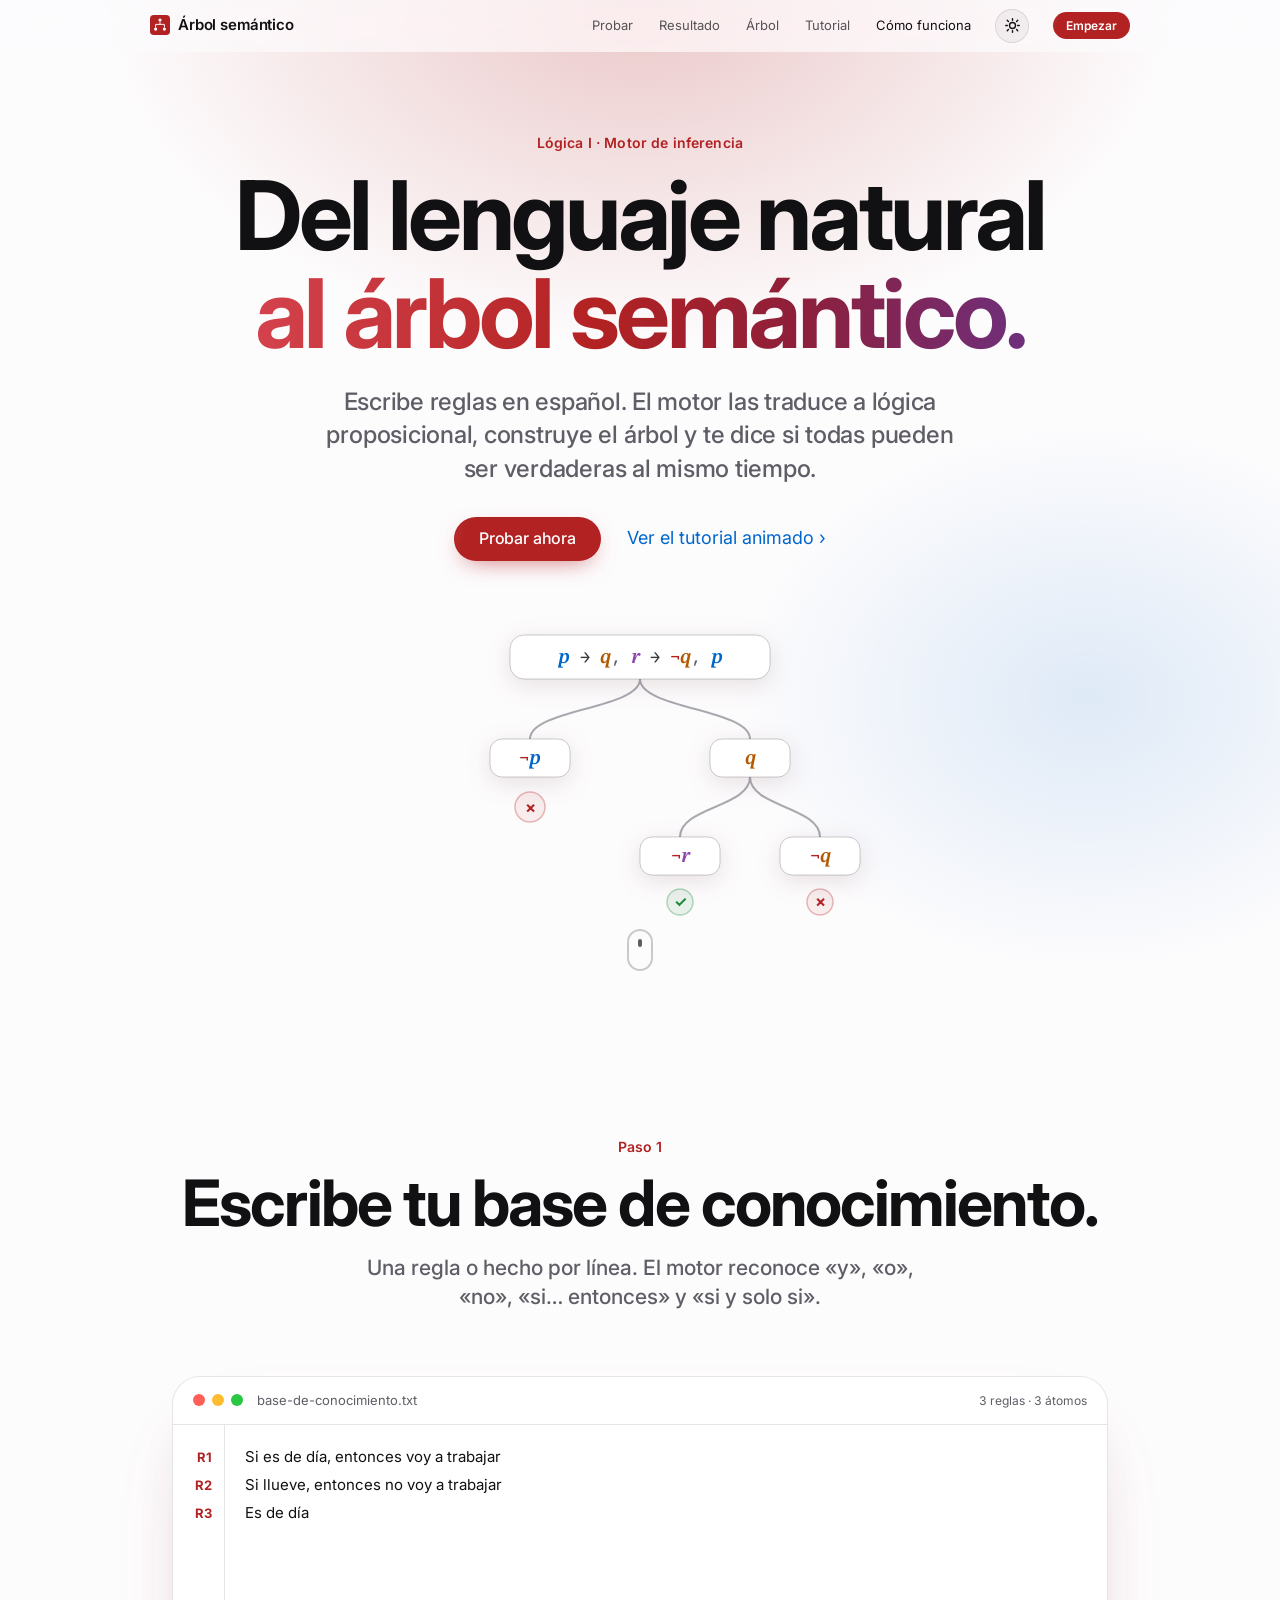
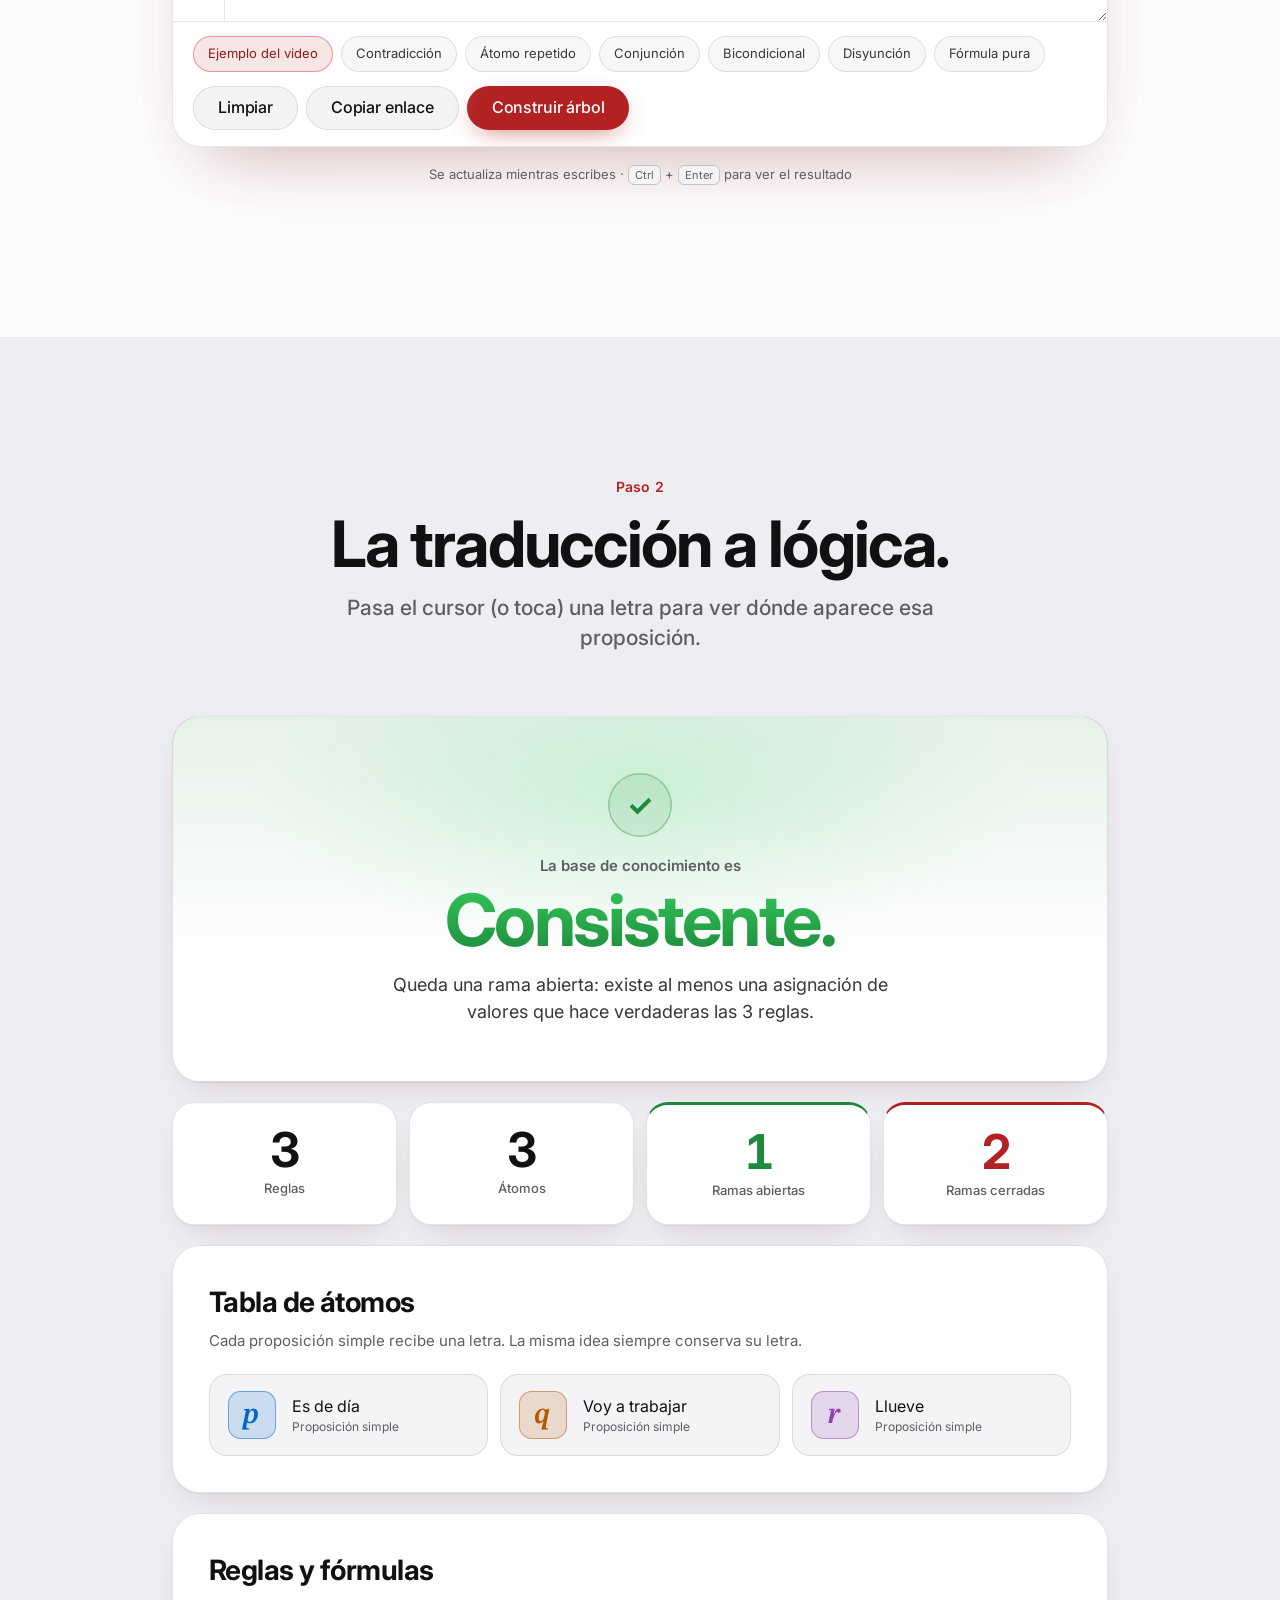
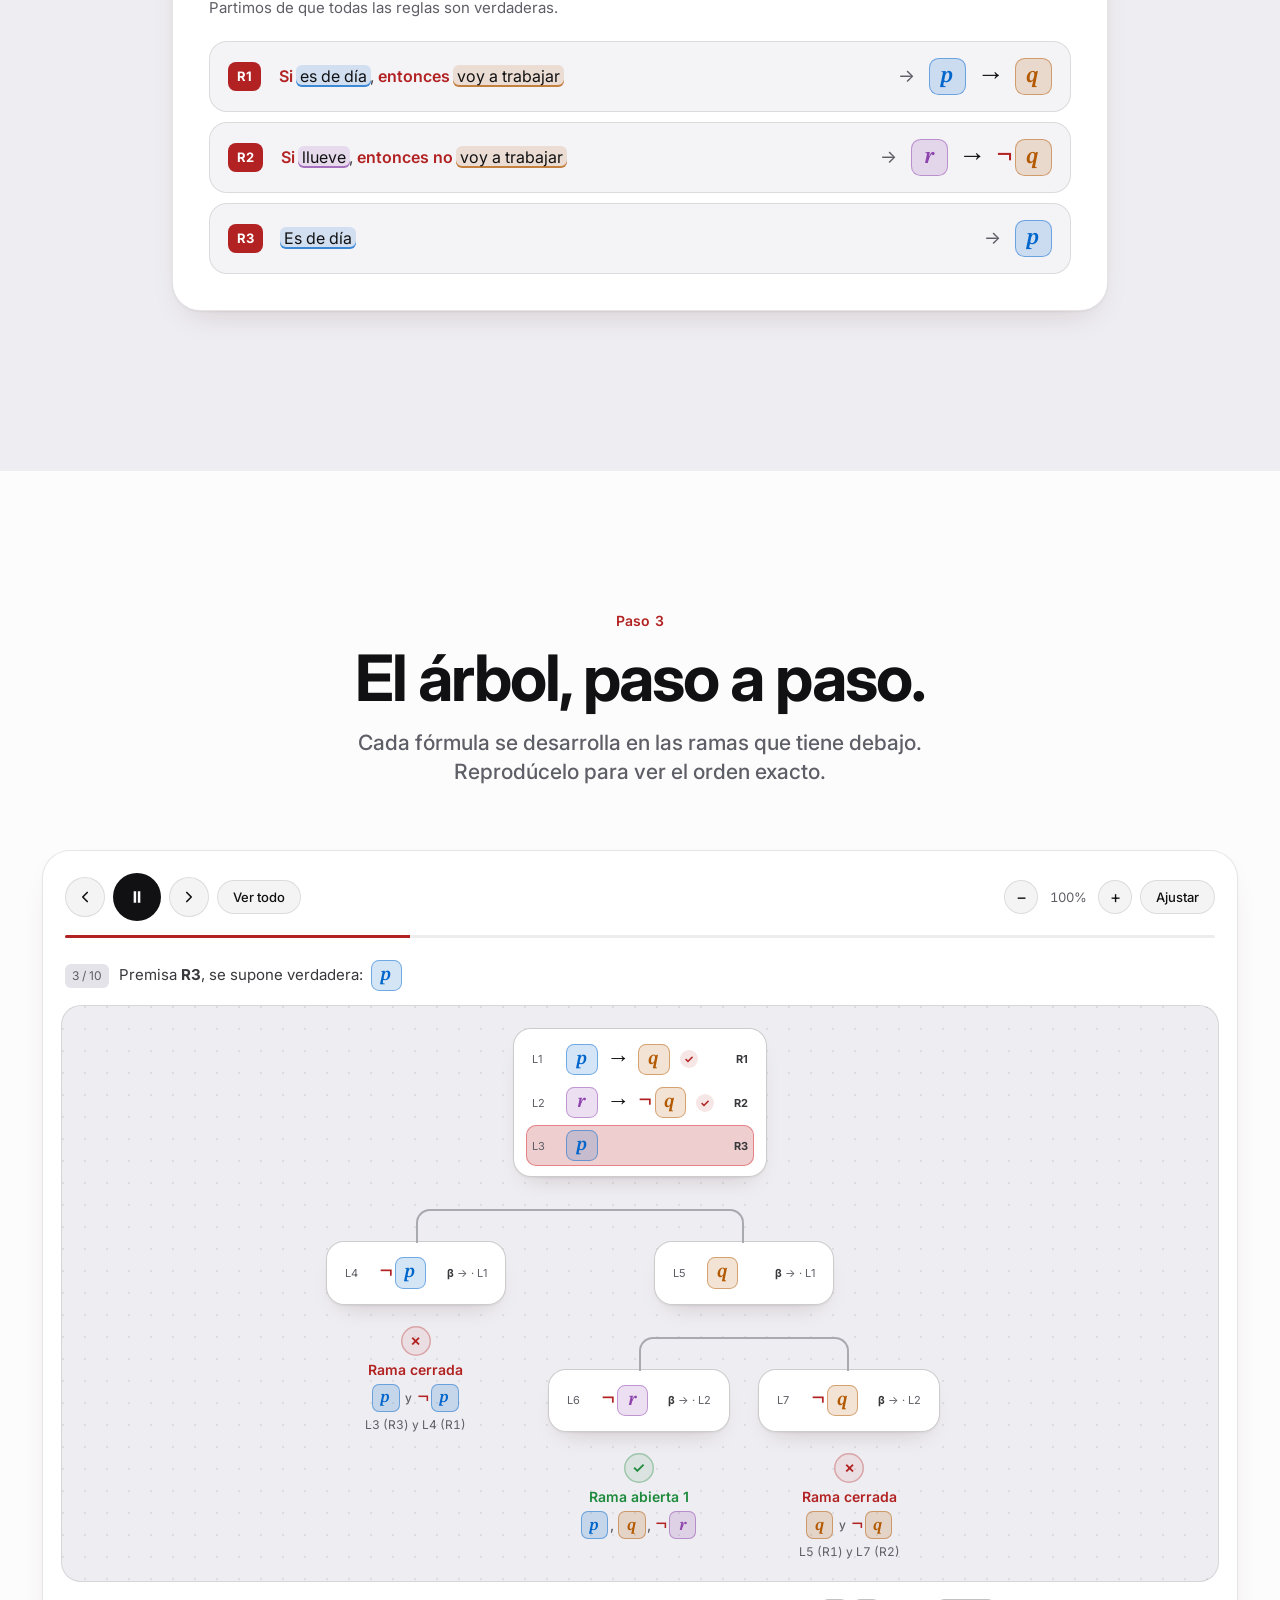
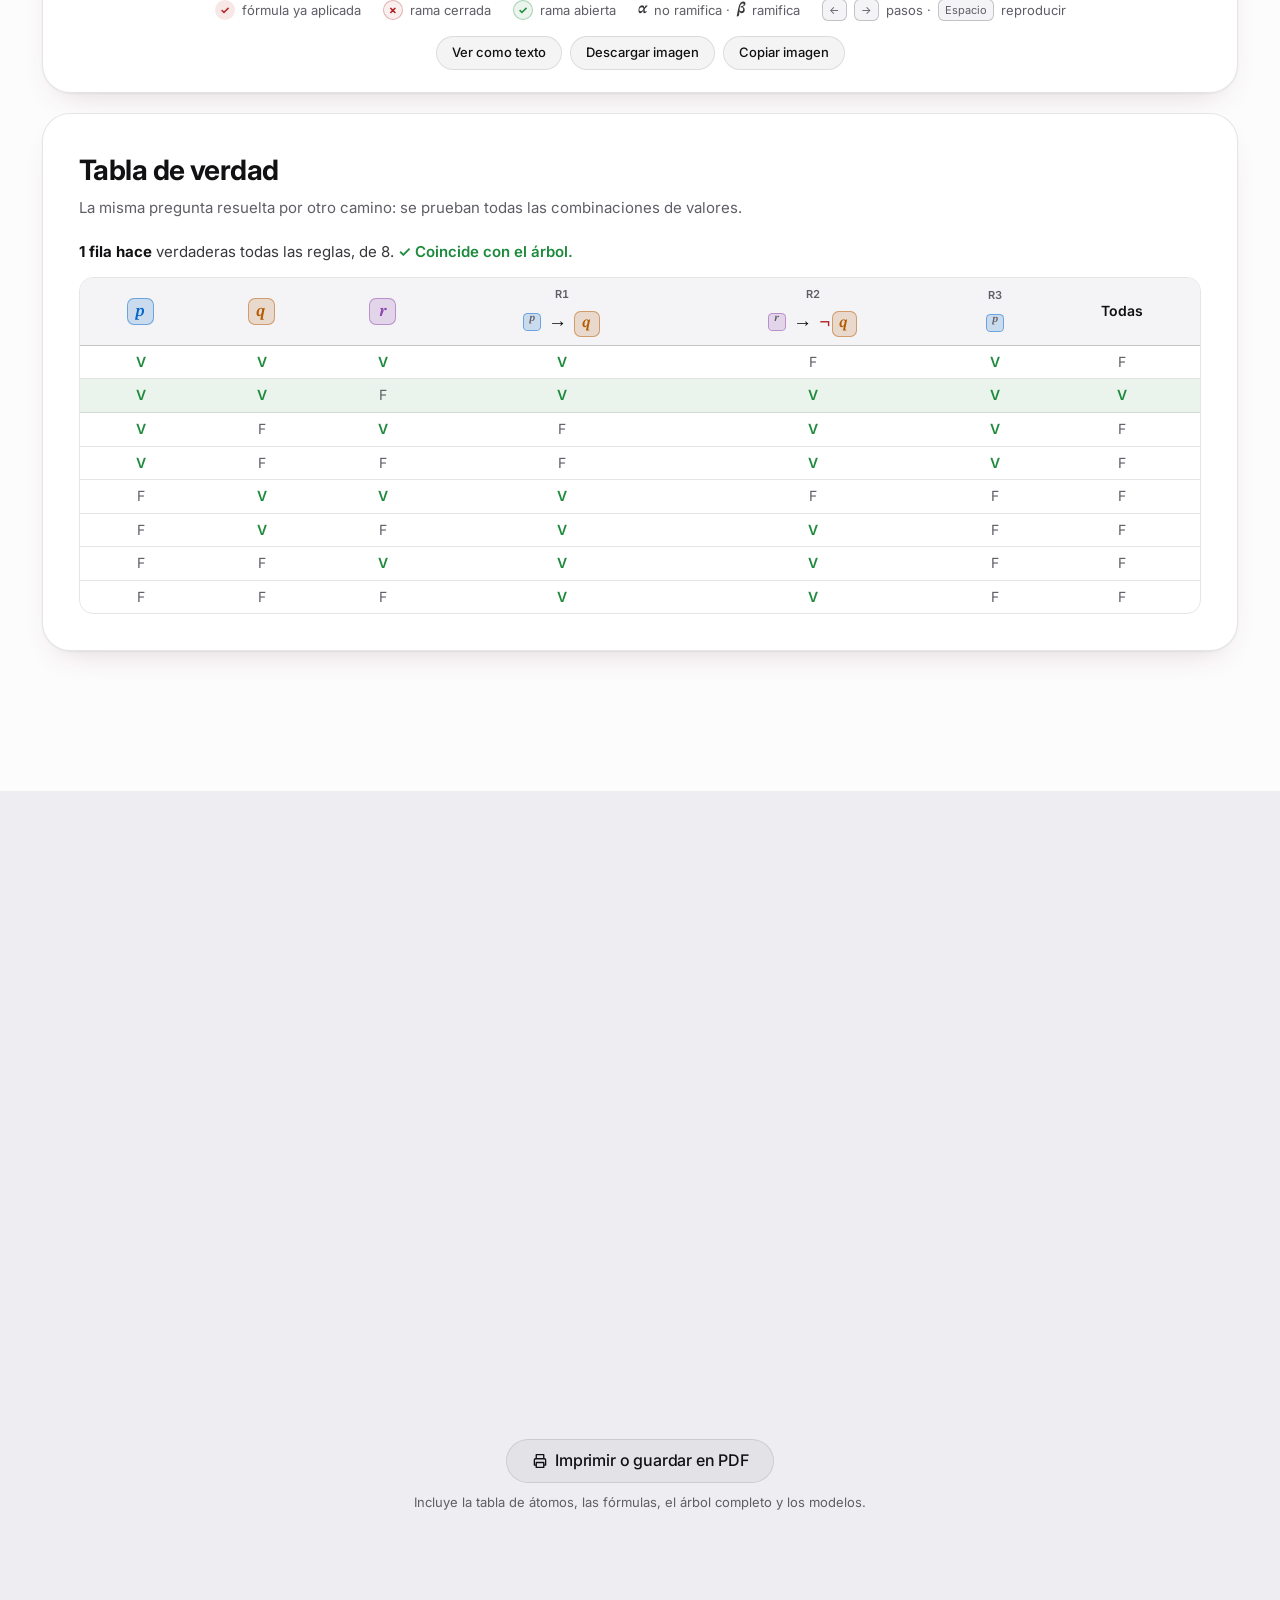
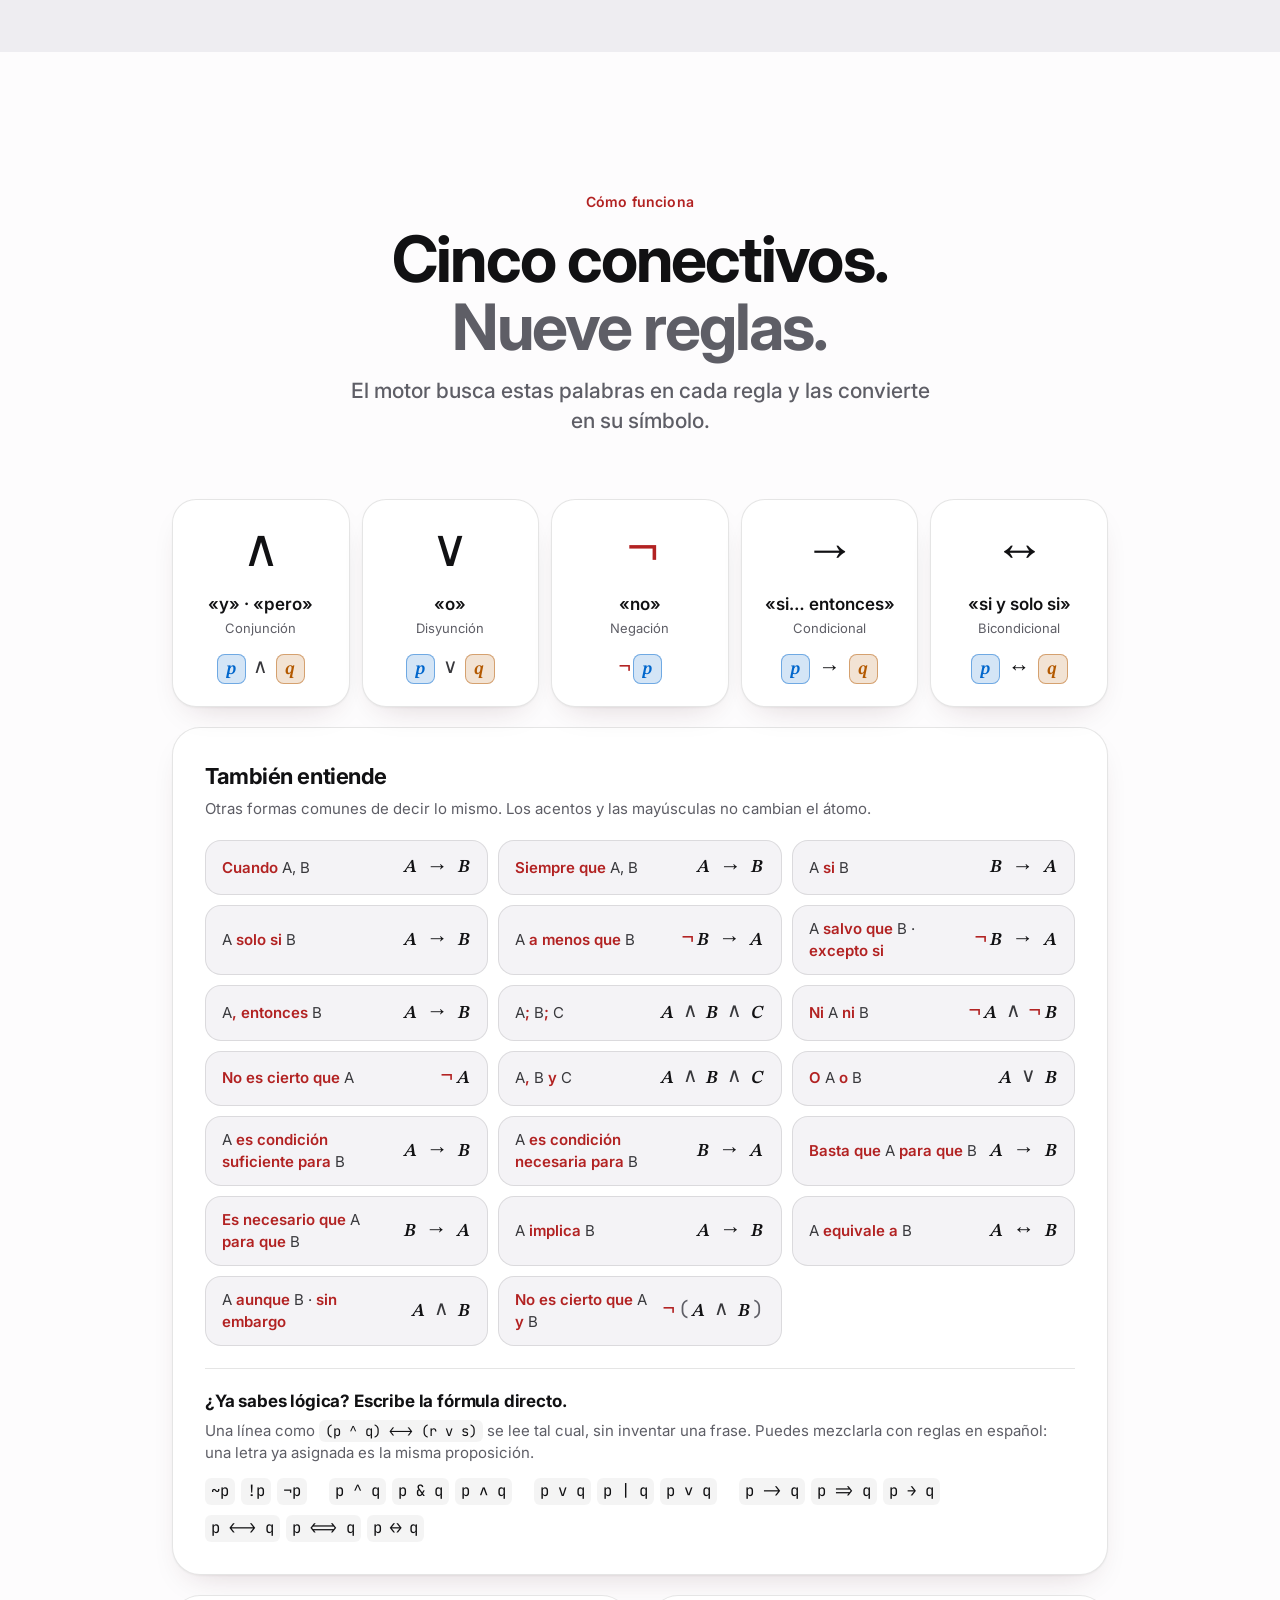
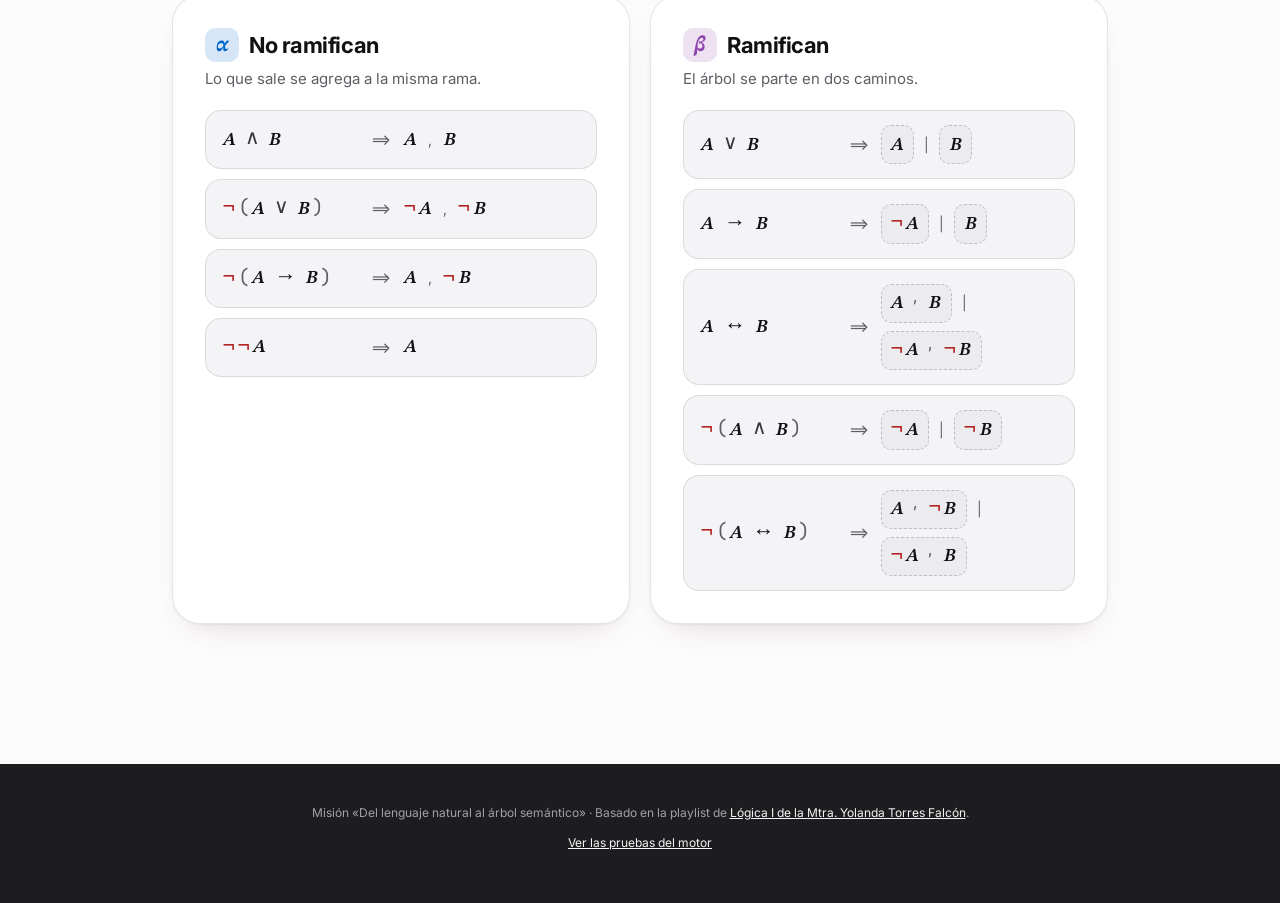
==== commit f9914550: "Version 1.2" ====
--- a/index.html
+++ b/index.html
@@ -11,6 +11,13 @@
   <meta property="og:title" content="Motor de inferencia proposicional">
   <meta property="og:description" content="Del lenguaje natural al árbol semántico: escribe reglas en español y comprueba si son consistentes.">
   <meta property="og:locale" content="es_MX">
+  <meta property="og:url" content="https://ineigfsr.github.io/Arbol-Semantico/">
+  <!-- WhatsApp y compañia necesitan la direccion completa de la imagen, no una relativa -->
+  <meta property="og:image" content="https://ineigfsr.github.io/Arbol-Semantico/assets/og-imagen.png">
+  <meta property="og:image:width" content="1200">
+  <meta property="og:image:height" content="630">
+  <meta property="og:image:alt" content="Árbol semántico construyéndose paso a paso">
+  <meta name="twitter:card" content="summary_large_image">
   <title>Motor de inferencia proposicional</title>
   <link rel="icon" href="assets/favicon.svg" type="image/svg+xml">
   <link rel="preconnect" href="https://fonts.googleapis.com">
@@ -48,6 +55,7 @@
         <a href="#editor">Probar</a>
         <a href="#resultado">Resultado</a>
         <a href="#arbol-sec">Árbol</a>
+        <a href="tutorial.html">Tutorial</a>
         <a href="#como">Cómo funciona</a>
       </div>
       <button class="icon-btn sm theme-btn" id="btnTema" type="button" aria-label="Cambiar a tema claro" title="Cambiar tema">
@@ -67,7 +75,7 @@
       <p class="hero-sub reveal">Escribe reglas en español. El motor las traduce a lógica proposicional, construye el árbol y te dice si todas pueden ser verdaderas al mismo tiempo.</p>
       <div class="hero-cta reveal">
         <a class="btn btn-primary" href="#editor">Probar ahora</a>
-        <a class="link-more" href="#como">Cómo funciona <span aria-hidden="true">›</span></a>
+        <a class="link-more" href="tutorial.html">Ver el tutorial animado <span aria-hidden="true">›</span></a>
       </div>
     </div>
 
@@ -125,6 +133,8 @@
               <button class="btn btn-primary" id="btnAnalizar" type="button">Construir árbol</button>
             </div>
           </div>
+          <!-- las ultimas bases escritas (se guardan solo en este navegador) -->
+          <div class="historial" id="historial" aria-label="Bases de conocimiento recientes" hidden></div>
         </div>
         <p class="kbd-hint reveal">Se actualiza mientras escribes · <kbd>Ctrl</kbd> + <kbd>Enter</kbd> para ver el resultado</p>
       </div>
@@ -198,7 +208,7 @@
           <div class="progress"><div class="progress-bar" id="progressBar"></div></div>
           <p class="step-caption" id="stepCaption" aria-live="polite"></p>
 
-          <div class="tree-scroll" id="treeScroll">
+          <div class="tree-scroll" id="treeScroll" tabindex="0" role="region" aria-label="Dibujo del árbol semántico. Hay una versión en texto con el botón «Ver como texto».">
             <ul class="tree" id="arbol"></ul>
           </div>
 
@@ -209,6 +219,22 @@
             <span><b>α</b> no ramifica · <b>β</b> ramifica</span>
             <span class="legend-keys"><kbd>←</kbd> <kbd>→</kbd> pasos · <kbd>Espacio</kbd> reproducir</span>
           </div>
+
+          <div class="tree-extra">
+            <button class="pill-btn" id="btnTextoArbol" type="button" aria-expanded="false" aria-controls="arbolTexto">Ver como texto</button>
+            <button class="pill-btn" id="btnImagen" type="button">Descargar imagen</button>
+            <button class="pill-btn" id="btnCopiarImagen" type="button">Copiar imagen</button>
+          </div>
+          <div class="arbol-texto" id="arbolTexto" hidden></div>
+        </div>
+
+        <!-- verificacion cruzada: el mismo resultado por otro camino -->
+        <div class="card tt-card reveal">
+          <div class="card-head">
+            <h3 class="card-title">Tabla de verdad</h3>
+            <p class="card-sub">La misma pregunta resuelta por otro camino: se prueban todas las combinaciones de valores.</p>
+          </div>
+          <div id="tablaVerdad"></div>
         </div>
       </div>
     </section>
@@ -246,6 +272,17 @@
           <h3 class="ref-title">También entiende</h3>
           <p class="ref-sub">Otras formas comunes de decir lo mismo. Los acentos y las mayúsculas no cambian el átomo.</p>
           <div class="also-grid" id="tambien"></div>
+          <div class="notacion">
+            <h4>¿Ya sabes lógica? Escribe la fórmula directo.</h4>
+            <p>Una línea como <code>(p ^ q) &lt;-&gt; (r v s)</code> se lee tal cual, sin inventar una frase. Puedes mezclarla con reglas en español: una letra ya asignada es la misma proposición.</p>
+            <div class="notacion-tabla">
+              <span><code>~p</code> <code>!p</code> <code>¬p</code></span>
+              <span><code>p ^ q</code> <code>p &amp; q</code> <code>p ∧ q</code></span>
+              <span><code>p v q</code> <code>p | q</code> <code>p ∨ q</code></span>
+              <span><code>p -&gt; q</code> <code>p =&gt; q</code> <code>p → q</code></span>
+              <span><code>p &lt;-&gt; q</code> <code>p &lt;=&gt; q</code> <code>p ↔ q</code></span>
+            </div>
+          </div>
         </div>
 
         <div class="rules-ref">
@@ -275,8 +312,10 @@
 
   <div class="toast" id="toast" role="status"></div>
 
-  <!-- motor.js: logica pura (Piezas 1, 2, 3). interfaz.js: conecta con la pantalla (Pieza 4) -->
+  <!-- motor.js: logica pura (Piezas 1, 2, 3). vista.js: formulas y arbol en HTML, compartido
+       con el tutorial. interfaz.js: conecta con la pantalla (Pieza 4) -->
   <script src="js/motor.js" defer></script>
+  <script src="js/vista.js" defer></script>
   <script src="js/interfaz.js" defer></script>
 </body>
 </html>
--- a/css/estilos.css
+++ b/css/estilos.css
@@ -68,6 +68,7 @@
   --grad:linear-gradient(92deg, #f0757a 0%, #d63a44 38%, #b22222 62%, #8e3a8c 100%);
   --v-ok-top:#7dffa0;
   --v-bad-top:#f4a5a9;
+  --card-shadow:none;      /* sobre negro las tarjetas se separan por color, no por sombra */
 
   /* fuente de la interfaz: SF Pro si el dispositivo ya la tiene (Mac, iPhone,
      iPad, o quien la haya instalado); si no, Inter (de Google Fonts), que es
@@ -95,22 +96,22 @@
 :root[data-theme="light"]{
   color-scheme: light;
 
-  --bg:#fbfbfd;
-  --bg-alt:#f5f5f7;
+  --bg:#fdfcfd;
+  --bg-alt:#eeedf1;
   --surface:#ffffff;
-  --surface-2:#f5f5f7;
-  --surface-3:#e8e8ed;
-  --border:rgba(0,0,0,.08);
-  --border-strong:rgba(0,0,0,.14);
-  --line:#c7c7cc;
-  --fg:#1d1d1f;
-  --fg-2:#424245;
-  --fg-muted:#6e6e73;
+  --surface-2:#f4f3f6;
+  --surface-3:#e4e3e9;
+  --border:rgba(0,0,0,.1);
+  --border-strong:rgba(0,0,0,.2);
+  --line:#a9a9b0;
+  --fg:#111113;
+  --fg-2:#38383c;
+  --fg-muted:#5e5e66;
 
   --accent:#b22222;
   --accent-strong:#b22222;
   --accent-hover:#9c1d1d;
-  --accent-soft:rgba(178,34,34,.09);
+  --accent-soft:rgba(178,34,34,.11);
 
   --good:#1d8a3c;
   --good-soft:rgba(29,138,60,.09);
@@ -139,8 +140,9 @@
   --link:#0066cc;
   --play-hover:#000;
   --chip-on-fg:#8f1b1b;
-  --hero-glow:rgba(178,34,34,.13);
-  --hero-glow-2:rgba(0,102,204,.07);
+  --hero-glow:rgba(178,34,34,.24);
+  --hero-glow-2:rgba(0,102,204,.12);
+  --card-shadow:0 1px 2px rgba(30,10,15,.05), 0 14px 34px -18px rgba(70,20,30,.22);
   --grad:linear-gradient(92deg, #d4434d 0%, #b22222 45%, #8e1f3a 70%, #6e2f7c 100%);
   --v-ok-top:#34c759;
   --v-bad-top:#d9535b;
@@ -325,7 +327,7 @@
 .dots i:nth-child(2){ background: #febc2e; } .dots i:nth-child(3){ background: #28c840; }
 .editor-title{ font-size: 13px; color: var(--fg-muted); font-family: var(--font); overflow: hidden; text-overflow: ellipsis; white-space: nowrap; }
 .editor-meta{ margin-left: auto; font-size: 12px; color: var(--fg-muted); white-space: nowrap; font-variant-numeric: tabular-nums; }
-.editor-body{ display: flex; position: relative; }
+.editor-body{ display: flex; position: relative; max-height: min(60vh, 520px); } /* con muchas reglas, scroll adentro */
 .gutter{
   flex: none; width: 52px; padding: 18px 0; overflow: hidden; text-align: right;
   font-family: var(--font); font-size: 13px; line-height: 28px; color: var(--fg-muted);
@@ -676,7 +678,7 @@
 @media (max-width: 760px){
   body{ font-size: 16px; }
   .nav-links{ gap: 16px; }
-  .nav-links a:nth-child(4){ display: none; }
+  .nav-links a:nth-child(n+4){ display: none; }
   .nav-cta{ display: none; }
   .stats{ grid-template-columns: repeat(2, 1fr); }
   .rule{ grid-template-columns: auto 1fr; gap: 10px 14px; }
@@ -775,6 +777,138 @@
   .btn-primary:hover::before, .nav-cta:hover::before{ animation: shine 2.8s var(--ease) infinite; }
 }
 
+/* ---------- tema claro: mas contraste y acentos ----------
+   Sobre negro las tarjetas resaltan solas; sobre blanco hacen falta sombra,
+   secciones de distinto tono y mas color en lo importante. */
+.card, .tree-card, .stat, .model, .conn, .ref-group, .verdict{ box-shadow: var(--card-shadow); }
+:root[data-theme="light"] .tok.atom:not(.meta){
+  background: color-mix(in srgb, var(--c) 17%, transparent);
+  box-shadow: inset 0 0 0 1px color-mix(in srgb, var(--c) 48%, transparent);
+}
+:root[data-theme="light"] .tok.atom.hl:not(.meta){
+  background: color-mix(in srgb, var(--c) 30%, transparent);
+  box-shadow: inset 0 0 0 1.5px var(--c), 0 0 16px color-mix(in srgb, var(--c) 40%, transparent);
+}
+:root[data-theme="light"] .rule-id{ background: var(--accent-strong); color: #fff; }
+:root[data-theme="light"] .node-box{ box-shadow: 0 1px 2px rgba(30,10,15,.06), 0 12px 26px -16px rgba(70,20,30,.28); }
+:root[data-theme="light"] .verdict.ok{ background: linear-gradient(180deg, color-mix(in srgb, var(--good) 11%, #fff), #fff 70%); }
+:root[data-theme="light"] .verdict.bad{ background: linear-gradient(180deg, color-mix(in srgb, var(--bad) 11%, #fff), #fff 70%); }
+:root[data-theme="light"] .stat.good{ border-top: 3px solid var(--good); }
+:root[data-theme="light"] .stat.bad{ border-top: 3px solid var(--bad); }
+:root[data-theme="light"] .ht-node rect{ fill: #fff; filter: drop-shadow(0 6px 12px rgba(70,20,30,.12)); }
+:root[data-theme="light"] .footer{ background: #1d1d1f; color: #a1a1a6; border-top: 0; }
+:root[data-theme="light"] .footer a{ color: #f5f5f7; }
+
+/* ---------- arbol: trazabilidad, extras y version en texto ---------- */
+.fline.conflict{ background: var(--bad-soft); box-shadow: inset 0 0 0 1.5px var(--bad); }
+.leaf .traza{ font-weight: 400; font-size: 12px; color: var(--fg-muted); font-variant-numeric: tabular-nums; }
+.step-caption .step-text .f + .f{ margin-left: 4px; }
+.pill-btn:disabled{ opacity: .4; cursor: default; }
+.tree-extra{ display: flex; flex-wrap: wrap; gap: 8px; justify-content: center; margin-top: 14px; }
+.arbol-texto{
+  margin-top: 14px; padding: 18px 20px; border-radius: 18px; background: var(--surface-2); border: 1px solid var(--border);
+  font-size: 15px; line-height: 1.6; color: var(--fg-2); max-height: 60vh; overflow: auto;
+}
+.arbol-texto[hidden]{ display: none; }
+.arbol-texto p{ margin: 8px 0; }
+.arbol-texto ul, .arbol-texto ol{ margin: 4px 0; padding-left: 22px; }
+.arbol-texto b{ color: var(--fg); }
+.plano{ font-family: var(--font-formula); font-size: .92em; }
+
+/* ---------- tabla de verdad ---------- */
+.tt-card{ margin-top: 20px; margin-bottom: 0; }
+.tt-nota{ margin: 0 0 14px; font-size: 15px; color: var(--fg-2); }
+.tt-nota b{ color: var(--fg); }
+.tt-nota .good{ color: var(--good); font-weight: 600; } .tt-nota .bad{ color: var(--bad); font-weight: 600; }
+.tt-scroll{ overflow: auto; max-height: 62vh; border-radius: 14px; border: 1px solid var(--border); }
+.tt{ border-collapse: separate; border-spacing: 0; width: 100%; font-variant-numeric: tabular-nums; font-size: 14px; text-align: center; }
+.tt th{ position: sticky; top: 0; z-index: 1; background: var(--surface-2); padding: 8px 12px; font-weight: 600; white-space: nowrap; border-bottom: 1px solid var(--border-strong); }
+.tt th .f{ flex-wrap: nowrap; font-size: 13px; }
+.tt .tt-regla span:first-child{ display: block; font-size: 11px; color: var(--fg-muted); margin-bottom: 4px; }
+.tt td{ padding: 6px 12px; border-bottom: 1px solid var(--border); font-weight: 600; }
+.tt tr:last-child td{ border-bottom: 0; }
+.tt td.v{ color: var(--good); } .tt td.fa{ color: var(--fg-muted); font-weight: 400; }
+.tt tr.si td{ background: var(--good-soft); }
+
+/* ---------- historial y notacion ---------- */
+.historial{ display: flex; flex-wrap: wrap; align-items: center; gap: 8px; padding: 10px 16px 14px 20px; border-top: 1px solid var(--border); }
+.historial[hidden]{ display: none; }
+.hist-etq{ font-size: 12px; font-weight: 600; color: var(--fg-muted); }
+.hist-n{ color: var(--fg-muted); font-size: 11px; }
+.hist-borrar{ margin-left: auto; background: none; border: 0; padding: 4px 6px; font-size: 12px; color: var(--fg-muted); cursor: pointer; text-decoration: underline; }
+.hist-borrar:hover{ color: var(--bad); }
+
+.notacion{ margin-top: 22px; padding-top: 20px; border-top: 1px solid var(--border); }
+.notacion h4{ margin: 0 0 6px; font-size: 17px; font-weight: 700; letter-spacing: -.01em; }
+.notacion p{ margin: 0 0 14px; color: var(--fg-muted); font-size: 15px; }
+.notacion code{ font-family: var(--font-formula); font-size: .92em; padding: 2px 6px; border-radius: 6px; background: var(--tint-2); color: var(--fg); white-space: nowrap; }
+.notacion-tabla{ display: flex; flex-wrap: wrap; gap: 10px 22px; }
+.notacion-tabla span{ display: inline-flex; gap: 6px; }
+
+.verdict.duda{ --glow: rgba(255,159,10,.3); }
+.verdict.duda .v-icon{ background: color-mix(in srgb, var(--a1) 14%, transparent); color: var(--a1); }
+
+/* ---------- tutorial ---------- */
+/* todo cabe en una pantalla: una animacion que obliga a hacer scroll no se puede seguir */
+.tut{ height: 100svh; min-height: 620px; padding: calc(var(--nav-h) + 14px) 0 16px; display: flex; flex-direction: column; }
+.tut-head{ text-align: center; }
+.tut-head .eyebrow{ margin-bottom: 2px; font-size: 13px; }
+.tut-title{ font-size: clamp(24px, 3.4vw, 34px); font-weight: 700; letter-spacing: -.03em; line-height: 1.1; }
+.tut-ejemplos{ display: flex; flex-wrap: wrap; gap: 8px; justify-content: center; margin-top: 8px; }
+.tut-capitulos{ display: flex; flex-wrap: wrap; gap: 6px; justify-content: center; margin: 8px 0; padding: 0; list-style: none; }
+.tut-capitulos button{
+  border: 0; background: none; cursor: pointer; color: var(--fg-muted); font-size: 13px; font-weight: 500;
+  padding: 6px 12px; border-radius: 980px; transition: background .25s, color .25s;
+}
+.tut-capitulos button.on{ background: var(--accent-strong); color: #fff; }
+.tut-capitulos button:focus-visible{ outline: 3px solid rgba(41,151,255,.7); outline-offset: 2px; }
+.tut-panel{
+  flex: 1; display: flex; flex-direction: column; min-height: 0;
+  background: var(--surface); border: 1px solid var(--border); border-radius: var(--radius); box-shadow: var(--card-shadow); overflow: hidden;
+}
+.tut-narracion{
+  flex: none; margin: 0; min-height: 4.2em; padding: 14px clamp(18px, 4vw, 34px) 12px; font-size: clamp(16px, 2vw, 19px); line-height: 1.4;
+  font-weight: 500; letter-spacing: -.01em; border-bottom: 1px solid var(--border);
+}
+.tut-narracion .f{ vertical-align: middle; }
+.tut-narracion b.good{ color: var(--good); } .tut-narracion b.bad{ color: var(--bad); }
+.tut-narracion .step-n{ display: none; }
+.tut-narracion.cambio{ animation: rise .5s var(--ease) both; }
+.tut-escena{ flex: 1; min-height: 0; padding: clamp(14px, 2.4vw, 24px); overflow: auto; display: flex; flex-direction: column; }
+/* margin:auto centra sin cortar el inicio cuando el contenido no cabe y hay que hacer scroll */
+.tut-escena > *{ margin-top: auto; margin-bottom: auto; }
+.tut-escena[hidden]{ display: none; }
+.tut-escena.arbol:not([hidden]){ padding: 0; display: block; background:
+  radial-gradient(circle at 1px 1px, var(--dot) 1px, transparent 0) 0 0 / 22px 22px, var(--bg-alt); }
+.tut-escena.arbol .tree{ padding: 22px 8px; }
+.tut-frases{ display: grid; gap: 10px; max-width: 720px; width: 100%; margin: 0 auto; }
+.tut-frase{
+  display: grid; grid-template-columns: auto 1fr auto; align-items: center; gap: 16px; padding: 14px 18px; border-radius: 16px;
+  background: var(--surface-2); border: 1px solid var(--border); font-size: clamp(16px, 2vw, 18px);
+  animation: rise .6s var(--ease) both; animation-delay: calc(var(--i, 0) * 140ms);
+}
+.tut-frase .rule-text{ font-size: inherit; }
+.tut-frase .f{ font-size: 20px; }
+.tut-escena .atoms{ max-width: 720px; width: 100%; margin: 0 auto; }
+.tut-final{ text-align: center; max-width: 640px; margin: 0 auto; }
+.tut-final .v-title{ animation: rise .6s var(--ease) both; }
+.tut-final .modelo{ display: inline-flex; margin-top: 16px; font-size: 22px; }
+.tut-final p{ color: var(--fg-2); margin: 12px 0 0; }
+.tut-final.ok .v-title{ color: var(--good); } .tut-final.bad .v-title{ color: var(--bad); }
+.tut-controles{ flex: none; display: flex; flex-wrap: wrap; gap: 8px 14px; align-items: center; justify-content: center; padding: 8px 16px 10px; border-top: 1px solid var(--border); }
+.tut-controles .btn{ min-height: 40px; }
+.tut-velocidad{ display: flex; gap: 4px; }
+.tut-velocidad .pill-btn[aria-pressed="true"]{ background: var(--fg); color: var(--bg); border-color: transparent; }
+.tut-progreso{ height: 3px; background: var(--tint-3); }
+@media (max-width: 480px){
+  .tut{ height: auto; min-height: 100svh; }
+  .tut-escena{ min-height: 340px; flex: none; }
+  .tut-escena.arbol{ height: 46svh; }
+  .tut-frase{ grid-template-columns: auto 1fr; }
+  .tut-frase .f{ grid-column: 1 / -1; }
+  .tut-capitulos button{ padding: 6px 9px; font-size: 12px; }
+}
+
 /* ---------- accesibilidad y extras ---------- */
 .skip-link{
   position: fixed; left: 12px; top: 10px; z-index: 100; padding: 10px 16px; border-radius: 980px;
@@ -825,7 +959,10 @@
   @page{ margin: 14mm; }
   body{ font-size: 12pt; }
   .nav, .hero, #editor, #como, .skip-link, .toast, .tree-toolbar, .progress, .step-caption, .export, .legend-keys,
-  .section-sub{ display: none !important; }
+  .section-sub, .tree-extra, .arbol-texto{ display: none !important; }
+  .tt-scroll{ max-height: none; overflow: visible; }
+  .tt th{ position: static; }
+  .footer{ display: none; }
   .section{ padding: 0 0 18pt; }
   .section-head{ margin-bottom: 10pt; text-align: left; }
   .section-title{ font-size: 20pt; }
